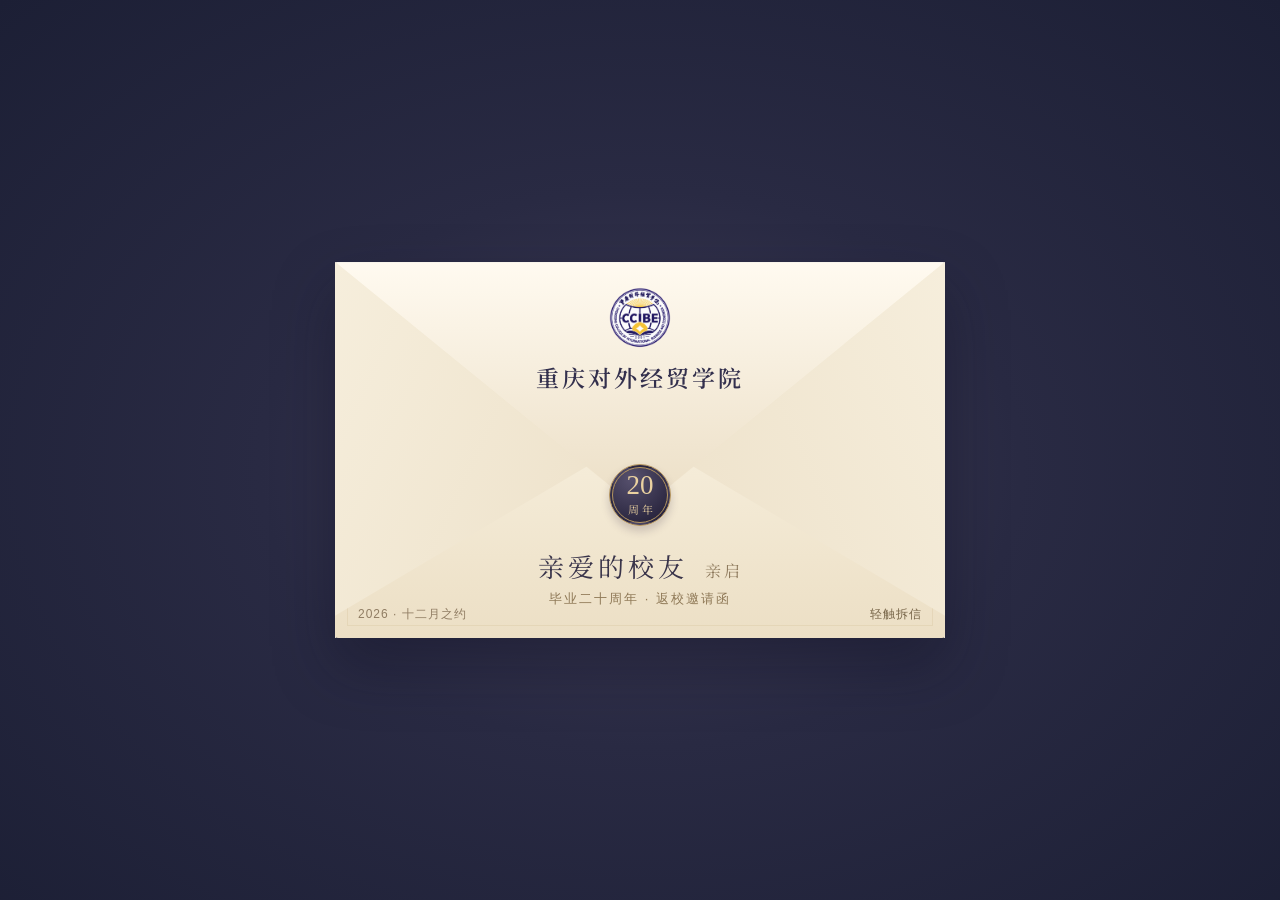
==== v3/index.html @ 15a92ff9 "Add envelope-only invitation with self-hosted typography" ====
<!doctype html>
<html lang="zh-CN">
<head>
  <meta charset="UTF-8"><meta name="viewport" content="width=device-width, initial-scale=1">
  <meta name="theme-color" content="#252345">
  <title>亲启 · 母校来信 · 重庆对外经贸学院</title>
  <meta name="description" content="重庆对外经贸学院毕业二十周年校友返校邀请函。十二月，邀你与母校重逢。">
  <link rel="icon" type="image/svg+xml" href="data:image/svg+xml,%3Csvg xmlns='http://www.w3.org/2000/svg' viewBox='0 0 32 32'%3E%3Crect width='32' height='32' rx='6' fill='%23252345'/%3E%3Ctext x='16' y='23' text-anchor='middle' font-family='serif' font-size='23' fill='%23e2c383'%3E20%3C/text%3E%3C/svg%3E">
  <link rel="stylesheet" href="styles.css">
</head>
<body>
  <main class="stage" id="arrival" aria-label="来自重庆对外经贸学院的一封邀请函">
    <div class="envelope-enter">
      <button class="envelope" id="open-letter" aria-label="拆开重庆对外经贸学院毕业二十周年校友邀请函" aria-controls="letter" aria-expanded="false">
        <span class="envelope-back" aria-hidden="true"></span>
        <span class="note-preview" aria-hidden="true"><img src="../school-crest.png" alt="" width="48" height="48"><span>重庆对外经贸学院</span><strong>廿载芳华</strong><em>归来仍是同窗</em><i></i></span>
        <span class="fold fold-left" aria-hidden="true"></span><span class="fold fold-right" aria-hidden="true"></span><span class="fold fold-bottom" aria-hidden="true"></span>
        <span class="flap" aria-hidden="true"><span class="flap-front"><span class="envelope-brand"><img src="../school-crest.png" alt="" width="64" height="64"><span class="brand-name">重庆对外经贸学院</span></span></span><span class="flap-back"></span></span>
        <span class="anniversary-seal" aria-hidden="true"><strong>20</strong><span>周年</span></span>
        <span class="address" aria-hidden="true"><strong>亲爱的校友</strong><span>亲启</span></span>
        <span class="occasion" aria-hidden="true">毕业二十周年 · 返校邀请函</span>
        <span class="envelope-foot" aria-hidden="true"><span>2026 · 十二月之约</span><span class="tap-hint">轻触拆信</span></span>
      </button>
    </div>
  </main>
    <article id="letter" class="letter-overlay" role="dialog" aria-modal="true" hidden aria-labelledby="letter-title">

      <div class="paper"><header class="paper-toolbar"><span>毕业二十周年 · 返校邀请</span><button id="close-letter" type="button" aria-label="收起邀请函，重新封好信封">重新封好</button></header>
        <div class="school-brand"><img class="school-crest" src="../school-crest.png" alt="重庆对外经贸学院完整校徽" width="86" height="86"><div class="school-wordmark"><p class="school-name">重庆对外经贸学院</p></div></div>
        <div class="letter-heading"><p class="eyebrow">致我们共同的青春</p><h2 id="letter-title">廿载芳华，<br>归来仍是同窗。</h2></div>
        <div class="prose"><p class="salutation" id="salutation">亲爱的校友：</p><p>展信如晤。</p><p>二十年前，我们从这里出发，奔赴各自的人生。课堂里的求知、校园里的漫步、离别时的叮咛，渐渐成为岁月中珍贵的回响。</p><p>二十年后，想邀你暂缓匆忙的脚步，回到青春开始的地方。见一见久别的老师，坐一坐身旁的同窗，说说这些年的故事。</p><p>重庆对外经贸学院诚邀您于今年十二月重返母校，共赴毕业二十周年之约。</p><p class="poem">让久别的名字，再次被亲切地唤起。<br>让熟悉的笑容，重新坐在彼此身旁。</p><p>无论走了多远，母校始终惦念着你。<br>这个冬天，我们等你回家。</p></div>
        <div class="signature"><span>重庆对外经贸学院</span><small>敬邀</small></div>
        <section class="details" aria-labelledby="details-title"><div class="section-label"><span>重逢之约</span><small>THE REUNION</small></div><h3 id="details-title">十二月，母校等你。</h3><dl><div><dt>返校时间</dt><dd>2026 年 12 月<small>具体日期及时间待公布</small></dd></div><div><dt>相聚地点</dt><dd>重庆对外经贸学院<small>具体校区及会场待公布</small></dd></div></dl><p class="details-note">活动日程及返校安排将通过学校企业微信另行通知。</p></section>
        <div class="closing"><p>青春散场，情谊未央。</p><span>期待与你，再坐同一排。</span></div>
      </div>
      
    </article>
  <script src="invitation.js"></script>
</body>
</html>
---- v3/styles.css ----
@font-face {
  font-family: 'Noto Serif SC';
  font-style: normal;
  font-weight: 400;
  font-display: swap;
  src: url(fonts/invitation-serif-0.ttf) format('truetype');
}
@font-face {
  font-family: 'Noto Serif SC';
  font-style: normal;
  font-weight: 600;
  font-display: swap;
  src: url(fonts/invitation-serif-1.ttf) format('truetype');
}


:root{--navy:#292841;--gold:#ba9459;--paper:#fcf9f1;--serif:'Noto Serif SC','Songti SC','STSong',serif;--sans:'PingFang SC','Microsoft YaHei',sans-serif}*{box-sizing:border-box}html{color-scheme:light}body{margin:0;color:var(--navy);font-family:var(--sans);background:#23243c;font-size:16px}button{font:inherit}button:focus-visible{outline:3px solid #e4c38a;outline-offset:10px}[hidden]{display:none!important}.reading{overflow:hidden}
.stage{width:100%;min-height:100svh;display:grid;grid-template-columns:minmax(0,1fr);place-items:center;padding:90px 30px;background:radial-gradient(ellipse at 50% 52%,#3f3c56 0%,#292a43 42%,#1c1f35 100%);overflow:hidden}.envelope-enter{width:min(100%,610px);animation:arrive 1.3s cubic-bezier(.2,.65,.2,1) both}.envelope{display:block;position:relative;width:100%;aspect-ratio:1.62;background:none;border:0;padding:0;color:var(--navy);cursor:pointer;text-align:center;perspective:1600px;isolation:isolate;filter:drop-shadow(0 28px 30px #090a1c55);-webkit-tap-highlight-color:transparent}.envelope-back{position:absolute;inset:0;background:#dac9ab;border:1px solid #e4d4b8;border-radius:4px;z-index:1}.fold{position:absolute;inset:0;z-index:3;pointer-events:none}.fold-left{clip-path:polygon(0 0,54% 56%,0 100%);background:linear-gradient(115deg,#f6eedc,#e6d7bb)}.fold-right{clip-path:polygon(100% 0,46% 56%,100% 100%);background:linear-gradient(245deg,#f6eedc,#e6d7bb)}.fold-bottom{clip-path:polygon(0 100%,0 94%,50% 46%,100% 94%,100% 100%);background:linear-gradient(180deg,#fffbef,#ecdfc5);border-radius:0 0 4px 4px;z-index:4}.fold-bottom:after{content:'';position:absolute;inset:12px;border:1px solid #b0935e24}.flap{position:absolute;inset:0 0 auto;height:66%;z-index:6;transform-origin:50% 0;transform-style:preserve-3d;transition:transform .72s cubic-bezier(.4,0,.2,1)}.flap-front,.flap-back{position:absolute;inset:0;clip-path:polygon(0 0,100% 0,50% 100%);backface-visibility:hidden}.flap-front{background:linear-gradient(180deg,#fffaf0,#ebdec5);border-top:1px solid #ffffffaa}.flap-back{transform:rotateX(180deg);background:linear-gradient(0deg,#e6d6b9,#f6eedc)}.envelope-brand{position:absolute;top:23px;left:0;right:0;display:flex;flex-direction:column;align-items:center;gap:11px}.envelope-brand img{width:64px;height:64px;object-fit:contain}.brand-name{font:600 23px/1.5 var(--serif);letter-spacing:3px;color:#33304d}.anniversary-seal{position:absolute;left:50%;top:62%;transform:translate(-50%,-50%);z-index:7;display:flex;flex-direction:column;justify-content:center;align-items:center;width:62px;height:62px;border-radius:50%;color:#ead1a0;background:radial-gradient(circle at 35% 20%,#57516e,#2a263f 80%);border:4px double #b49560;box-shadow:0 5px 8px #40314938;transition:opacity .26s,transform .26s}.anniversary-seal strong{font:400 27px/1 Georgia,serif}.anniversary-seal>span{font:11px/1.4 var(--serif);letter-spacing:3px;margin:3px 0 0 3px}.address{position:absolute;left:0;right:0;top:76%;z-index:5;display:flex;align-items:baseline;justify-content:center;gap:17px;color:#39344a}.address strong{font:400 26px/1.4 var(--serif);letter-spacing:4px}.address>span{font:400 16px/1.4 var(--serif);letter-spacing:3px;color:#8d795c}.occasion{position:absolute;left:0;right:0;top:87%;z-index:5;font:13px/1.5 var(--sans);letter-spacing:2px;color:#8f7957}.envelope-foot{position:absolute;bottom:15px;left:23px;right:23px;z-index:5;display:flex;justify-content:space-between;font-size:12px;letter-spacing:1px;color:#907d63}.tap-hint{color:#766447}.note-preview{position:absolute;inset:12px 24px 18px;z-index:2;display:flex;align-items:center;flex-direction:column;background:var(--paper);border:1px solid #d7c29d;padding:25px 22px;box-shadow:0 0 0 8px #f4efdf inset;transition:transform .85s cubic-bezier(.22,.65,.22,1)}.note-preview img{width:48px;height:48px;object-fit:contain}.note-preview>span{font:600 17px/1.6 var(--serif);margin:10px 0 24px;letter-spacing:2px}.note-preview strong{font:600 31px/1.7 var(--serif);letter-spacing:5px}.note-preview em{font:400 20px/1.8 var(--serif);letter-spacing:3px}.note-preview i{display:block;width:65%;height:1px;background:#c7af86;margin-top:24px}.unsealing .anniversary-seal{opacity:0;transform:translate(-50%,-50%) scale(.7)}.unsealing .flap{transform:rotateX(180deg)}.extracting .flap{z-index:1}.extracting .note-preview{transform:translateY(-49%)}
.letter-overlay{position:fixed;inset:0;overflow-y:auto;z-index:20;background:#1a1c31db;padding:32px 22px;overscroll-behavior:contain;backdrop-filter:blur(8px);animation:backdrop-in .7s ease both}.paper{width:min(100%,720px);margin:0 auto;background:var(--paper);padding:28px 60px 0;box-shadow:0 25px 85px #0c0d244d;animation:paper-unfold .85s cubic-bezier(.22,.7,.2,1) both;transform-origin:50% 40%}.paper-toolbar{display:flex;justify-content:space-between;align-items:center;gap:10px;font-size:12px;color:#93816c;letter-spacing:1px;margin-bottom:33px}.paper-toolbar button{background:none;border:0;color:#80705c;padding:8px 0;cursor:pointer;font-size:12px;white-space:nowrap}.school-brand{display:flex;align-items:center;justify-content:center;gap:14px;margin:0 0 34px}.school-crest{width:58px;height:58px;object-fit:contain}.school-name{font:600 23px/1.5 var(--serif);letter-spacing:2px;margin:0}.letter-heading{border-top:1px solid #d8c9b0;padding:32px 0 24px}.eyebrow{font-size:13px;letter-spacing:2px;color:#a58553;margin:0 0 18px}h2{font:600 37px/1.55 var(--serif);letter-spacing:3px;margin:0}h2:focus{outline:none}.prose{font:400 17px/2.05 var(--sans);color:#514b4e;letter-spacing:.35px}.prose p{margin:0 0 20px}.prose .salutation{color:var(--navy);font-weight:500}.prose .poem{font:400 18px/1.9 var(--serif);border-left:2px solid #b89b68;padding:8px 0 8px 20px;color:#857049;margin:27px 0}.signature{text-align:right;font:600 17px/1.9 var(--serif);margin:24px 0 39px}.signature small{display:block;font:13px/1.8 var(--sans);letter-spacing:4px;color:#91816a}.details{border-top:1px solid #d8c9b0;padding:26px 0 28px}.section-label{display:flex;justify-content:space-between;align-items:center;font-size:13px;letter-spacing:2px;color:#967b50}.section-label small{font-size:12px;letter-spacing:1px}h3{font:600 26px/1.5 var(--serif);letter-spacing:1px;margin:20px 0 24px}dl{margin:0;display:grid;grid-template-columns:1fr 1fr;gap:23px}dl>div{padding-left:16px;border-left:1px solid #c8b38e}dt{font-size:14px;color:#93816d;margin-bottom:10px}dd{font-size:16px;line-height:1.7;margin:0}dd small{display:block;font-size:13px;color:#8a7f75;margin-top:5px}.details-note{font-size:14px;line-height:1.8;color:#8d8173;margin:23px 0 0}.closing{text-align:center;border-top:1px solid #d8c9b0;padding:27px 0 34px}.closing p{font:600 23px/1.7 var(--serif);letter-spacing:2px;margin:0 0 8px}.closing span{font-size:13px;letter-spacing:1px;color:#95816a}
@keyframes arrive{from{opacity:0;transform:translateY(50px) rotate(-4deg) scale(.94)}to{opacity:1;transform:translateY(0) rotate(0) scale(1)}}@keyframes backdrop-in{from{background:#1a1c3100;backdrop-filter:blur(0)}to{background:#1a1c31db;backdrop-filter:blur(8px)}}@keyframes paper-unfold{from{opacity:0;transform:translateY(60px) scale(.82)}to{opacity:1;transform:translateY(0) scale(1)}}
@media(max-width:600px){.stage{padding:90px 22px}.envelope{aspect-ratio:1.28}.envelope-brand{top:16px;gap:7px}.envelope-brand img{width:48px;height:48px}.brand-name{font-size:17px;letter-spacing:1px}.anniversary-seal{width:50px;height:50px;border-width:3px;top:61%;}.anniversary-seal strong{font-size:23px}.anniversary-seal>span{font-size:10px;letter-spacing:2px;margin-left:2px}.address{top:75%;gap:12px}.address strong{font-size:21px;letter-spacing:2px}.address>span{font-size:14px;letter-spacing:2px}.occasion{top:86%;font-size:12px;letter-spacing:1px}.envelope-foot{bottom:12px;left:15px;right:15px;font-size:11px;letter-spacing:0}.note-preview{inset:10px 17px 13px;padding:20px 15px}.note-preview img{width:40px;height:40px}.note-preview>span{font-size:14px;letter-spacing:1px;margin:8px 0 17px}.note-preview strong{font-size:26px;letter-spacing:3px}.note-preview em{font-size:17px;letter-spacing:1px}.note-preview i{margin-top:18px}.letter-overlay{padding:18px 14px}.paper{padding:15px 25px 0}.paper-toolbar{font-size:11px;letter-spacing:0;margin-bottom:25px}.paper-toolbar button{font-size:12px}.school-brand{gap:10px;margin-bottom:26px}.school-crest{width:43px;height:43px}.school-name{font-size:19px;letter-spacing:1px}.letter-heading{padding:26px 0 23px}h2{font-size:29px;letter-spacing:2px;line-height:1.6}.eyebrow{font-size:12px;margin-bottom:17px}.prose{font-size:16px;line-height:2;letter-spacing:0}.prose .poem{font-size:16px;padding-left:14px}.signature{font-size:16px;margin-bottom:31px}h3{font-size:24px}dl{grid-template-columns:1fr;gap:22px}.closing p{font-size:21px}}
@media(max-width:360px){.stage{padding-left:18px;padding-right:18px}.brand-name{font-size:16px}.address strong{font-size:19px}.school-name{font-size:17px}.paper{padding-left:22px;padding-right:22px}}
@media(prefers-reduced-motion:reduce){.envelope-enter,.letter-overlay,.paper{animation:none}.flap,.anniversary-seal,.note-preview{transition:none}}
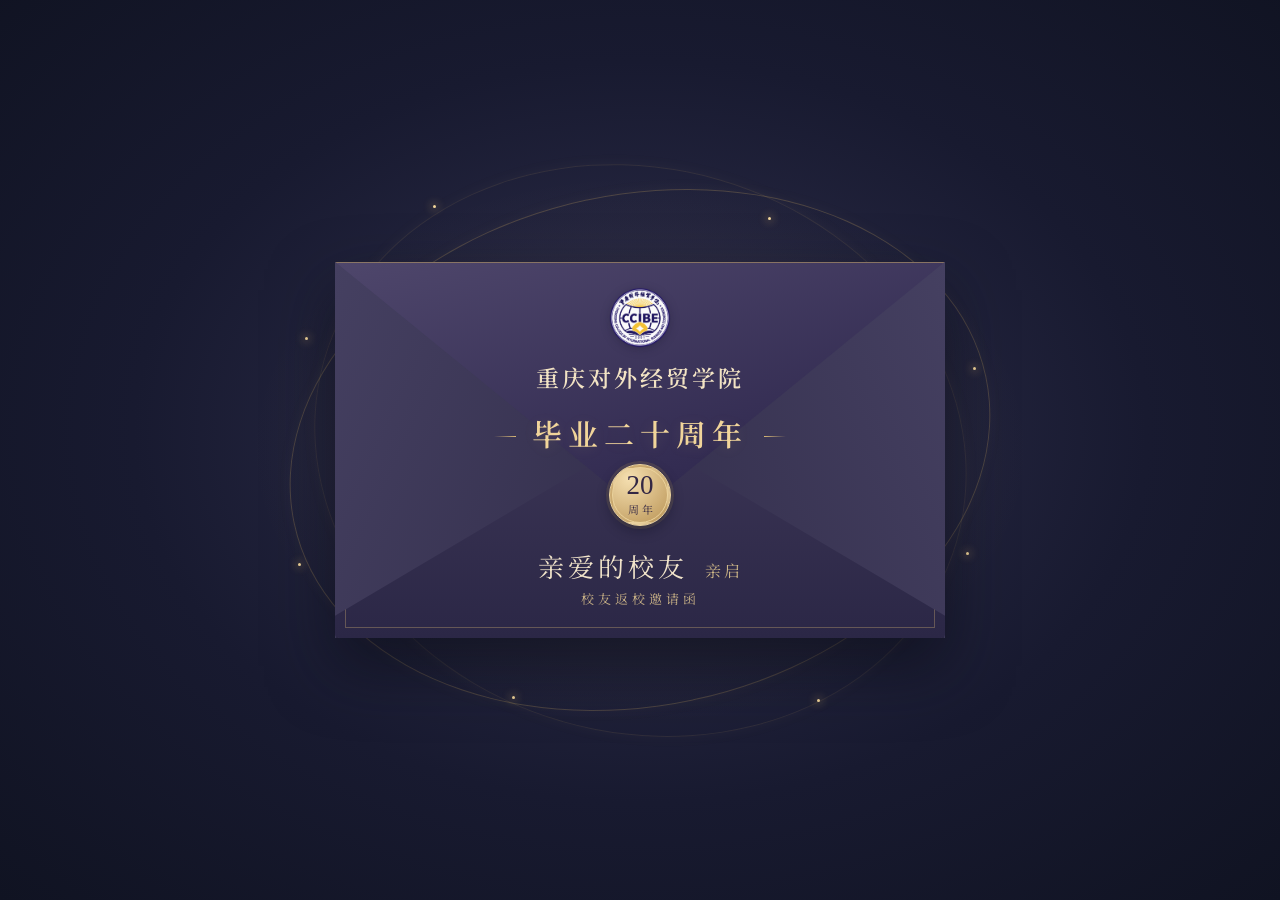
==== commit 14153ca1: "Refine anniversary envelope with purple gold styling and ambient motion" ====
--- a/v3/index.html
+++ b/v3/index.html
@@ -11,15 +11,16 @@
 <body>
   <main class="stage" id="arrival" aria-label="来自重庆对外经贸学院的一封邀请函">
     <div class="envelope-enter">
+      <div class="envelope-aura" aria-hidden="true"><span class="halo halo-one"></span><span class="halo halo-two"></span><i></i><i></i><i></i><i></i><i></i><i></i><i></i><i></i></div>
       <button class="envelope" id="open-letter" aria-label="拆开重庆对外经贸学院毕业二十周年校友邀请函" aria-controls="letter" aria-expanded="false">
         <span class="envelope-back" aria-hidden="true"></span>
         <span class="note-preview" aria-hidden="true"><img src="../school-crest.png" alt="" width="48" height="48"><span>重庆对外经贸学院</span><strong>廿载芳华</strong><em>归来仍是同窗</em><i></i></span>
         <span class="fold fold-left" aria-hidden="true"></span><span class="fold fold-right" aria-hidden="true"></span><span class="fold fold-bottom" aria-hidden="true"></span>
         <span class="flap" aria-hidden="true"><span class="flap-front"><span class="envelope-brand"><img src="../school-crest.png" alt="" width="64" height="64"><span class="brand-name">重庆对外经贸学院</span></span></span><span class="flap-back"></span></span>
         <span class="anniversary-seal" aria-hidden="true"><strong>20</strong><span>周年</span></span>
+        <span class="theme-title" aria-hidden="true">毕业二十周年</span>
         <span class="address" aria-hidden="true"><strong>亲爱的校友</strong><span>亲启</span></span>
-        <span class="occasion" aria-hidden="true">毕业二十周年 · 返校邀请函</span>
-        <span class="envelope-foot" aria-hidden="true"><span>2026 · 十二月之约</span><span class="tap-hint">轻触拆信</span></span>
+        <span class="occasion" aria-hidden="true">校友返校邀请函</span>
       </button>
     </div>
   </main>
--- a/v3/styles.css
+++ b/v3/styles.css
@@ -20,4 +20,41 @@
 @keyframes arrive{from{opacity:0;transform:translateY(50px) rotate(-4deg) scale(.94)}to{opacity:1;transform:translateY(0) rotate(0) scale(1)}}@keyframes backdrop-in{from{background:#1a1c3100;backdrop-filter:blur(0)}to{background:#1a1c31db;backdrop-filter:blur(8px)}}@keyframes paper-unfold{from{opacity:0;transform:translateY(60px) scale(.82)}to{opacity:1;transform:translateY(0) scale(1)}}
 @media(max-width:600px){.stage{padding:90px 22px}.envelope{aspect-ratio:1.28}.envelope-brand{top:16px;gap:7px}.envelope-brand img{width:48px;height:48px}.brand-name{font-size:17px;letter-spacing:1px}.anniversary-seal{width:50px;height:50px;border-width:3px;top:61%;}.anniversary-seal strong{font-size:23px}.anniversary-seal>span{font-size:10px;letter-spacing:2px;margin-left:2px}.address{top:75%;gap:12px}.address strong{font-size:21px;letter-spacing:2px}.address>span{font-size:14px;letter-spacing:2px}.occasion{top:86%;font-size:12px;letter-spacing:1px}.envelope-foot{bottom:12px;left:15px;right:15px;font-size:11px;letter-spacing:0}.note-preview{inset:10px 17px 13px;padding:20px 15px}.note-preview img{width:40px;height:40px}.note-preview>span{font-size:14px;letter-spacing:1px;margin:8px 0 17px}.note-preview strong{font-size:26px;letter-spacing:3px}.note-preview em{font-size:17px;letter-spacing:1px}.note-preview i{margin-top:18px}.letter-overlay{padding:18px 14px}.paper{padding:15px 25px 0}.paper-toolbar{font-size:11px;letter-spacing:0;margin-bottom:25px}.paper-toolbar button{font-size:12px}.school-brand{gap:10px;margin-bottom:26px}.school-crest{width:43px;height:43px}.school-name{font-size:19px;letter-spacing:1px}.letter-heading{padding:26px 0 23px}h2{font-size:29px;letter-spacing:2px;line-height:1.6}.eyebrow{font-size:12px;margin-bottom:17px}.prose{font-size:16px;line-height:2;letter-spacing:0}.prose .poem{font-size:16px;padding-left:14px}.signature{font-size:16px;margin-bottom:31px}h3{font-size:24px}dl{grid-template-columns:1fr;gap:22px}.closing p{font-size:21px}}
 @media(max-width:360px){.stage{padding-left:18px;padding-right:18px}.brand-name{font-size:16px}.address strong{font-size:19px}.school-name{font-size:17px}.paper{padding-left:22px;padding-right:22px}}
-@media(prefers-reduced-motion:reduce){.envelope-enter,.letter-overlay,.paper{animation:none}.flap,.anniversary-seal,.note-preview{transition:none}}
+.stage{background:radial-gradient(ellipse at 50% 48%,#30304e 0%,#181a30 56%,#101322 100%)}
+.envelope-enter{position:relative}
+.envelope{color:#f0dcad;filter:drop-shadow(0 28px 32px #07081290)}
+.envelope-back{background:#282446;border-color:#a58956;border-radius:5px}
+.fold-left{background:linear-gradient(115deg,#454061,#27233e)}
+.fold-right{background:linear-gradient(245deg,#454061,#27233e)}
+.fold-bottom{background:linear-gradient(180deg,#484061,#2b2746)}
+.fold-bottom:after{inset:10px;border-color:#ddbc7652}
+.flap-front{background:linear-gradient(165deg,#4e466b,#322b51 75%);border-top-color:#ddbc7680}
+.flap-back{background:linear-gradient(0deg,#28233e,#514766)}
+.brand-name{color:#f2e3c4;letter-spacing:3px}
+.envelope-brand img{filter:drop-shadow(0 2px 5px #09091840)}
+.theme-title{position:absolute;top:40%;left:0;right:0;z-index:7;font:600 30px/1.4 var(--serif);letter-spacing:6px;color:#f1d59a;text-shadow:0 2px 14px #e8c17f20;transition:opacity .25s}
+.theme-title:before,.theme-title:after{content:'';display:inline-block;width:22px;height:1px;margin:0 16px 9px;background:linear-gradient(90deg,transparent,#d9b977)}
+.theme-title:after{transform:rotate(180deg)}
+.anniversary-seal{color:#332744;background:radial-gradient(circle at 30% 20%,#f5dfb0,#c3a064 85%);border-color:#ebd39d;box-shadow:0 5px 13px #09091755,0 0 0 3px #b6995e30}
+.address{color:#f1e4ca}.address>span{color:#cfb888}
+.occasion{color:#c6af85;font-family:var(--serif);letter-spacing:4px}
+.unsealing .theme-title{opacity:0}
+.envelope-aura{position:absolute;inset:0;pointer-events:none}
+.envelope-aura:before{content:'';position:absolute;inset:-30% -20%;background:radial-gradient(ellipse,#cfa96218,transparent 65%);animation:breathe 6s ease-in-out infinite}
+.halo{position:absolute;inset:-18% -8%;border-radius:50%;border:1px solid #cfab6240;transform:rotate(-12deg);box-shadow:0 0 16px #e8c6810a;animation:halo-drift 10s ease-in-out infinite}
+.halo-two{inset:-25% -4%;transform:rotate(16deg);border-color:#cfab621c;animation-delay:-5s;animation-direction:reverse}
+.envelope-aura i{position:absolute;width:3px;height:3px;border-radius:50%;background:#f4d79b;box-shadow:0 0 9px 2px #e4ba6c55;animation:spark-drift 5s ease-in-out infinite}
+.envelope-aura i:nth-of-type(1){left:-5%;top:20%;animation-delay:-1s}
+.envelope-aura i:nth-of-type(2){left:16%;top:-15%;animation-delay:-3s}
+.envelope-aura i:nth-of-type(3){left:71%;top:-12%;animation-delay:-2s}
+.envelope-aura i:nth-of-type(4){right:-5%;top:28%;animation-delay:-4s}
+.envelope-aura i:nth-of-type(5){right:-4%;top:77%;animation-delay:-.5s}
+.envelope-aura i:nth-of-type(6){left:79%;bottom:-17%;animation-delay:-2.5s}
+.envelope-aura i:nth-of-type(7){left:29%;bottom:-16%;animation-delay:-4.5s}
+.envelope-aura i:nth-of-type(8){left:-6%;top:80%;animation-delay:-1.5s}
+@keyframes spark-drift{0%,100%{opacity:.2;transform:translateY(7px) scale(.7)}50%{opacity:.95;transform:translateY(-9px) scale(1.2)}}
+@keyframes halo-drift{0%,100%{transform:rotate(-12deg) scale(1);opacity:.45}50%{transform:rotate(-6deg) scale(1.035);opacity:.85}}
+@keyframes breathe{0%,100%{opacity:.35;transform:scale(.94)}50%{opacity:1;transform:scale(1.06)}}
+@media(max-width:600px){.theme-title{top:40%;font-size:23px;letter-spacing:3px}.theme-title:before,.theme-title:after{width:13px;margin:0 9px 7px}.brand-name{letter-spacing:1px}.occasion{letter-spacing:3px}.halo{inset:-17% -5%}.halo-two{inset:-23% -2%}}
+@media(max-width:360px){.theme-title{font-size:21px;letter-spacing:2px}}
+@media(prefers-reduced-motion:reduce){.envelope-enter,.letter-overlay,.paper,.halo,.envelope-aura i,.envelope-aura:before{animation:none}.flap,.anniversary-seal,.note-preview,.theme-title{transition:none}}
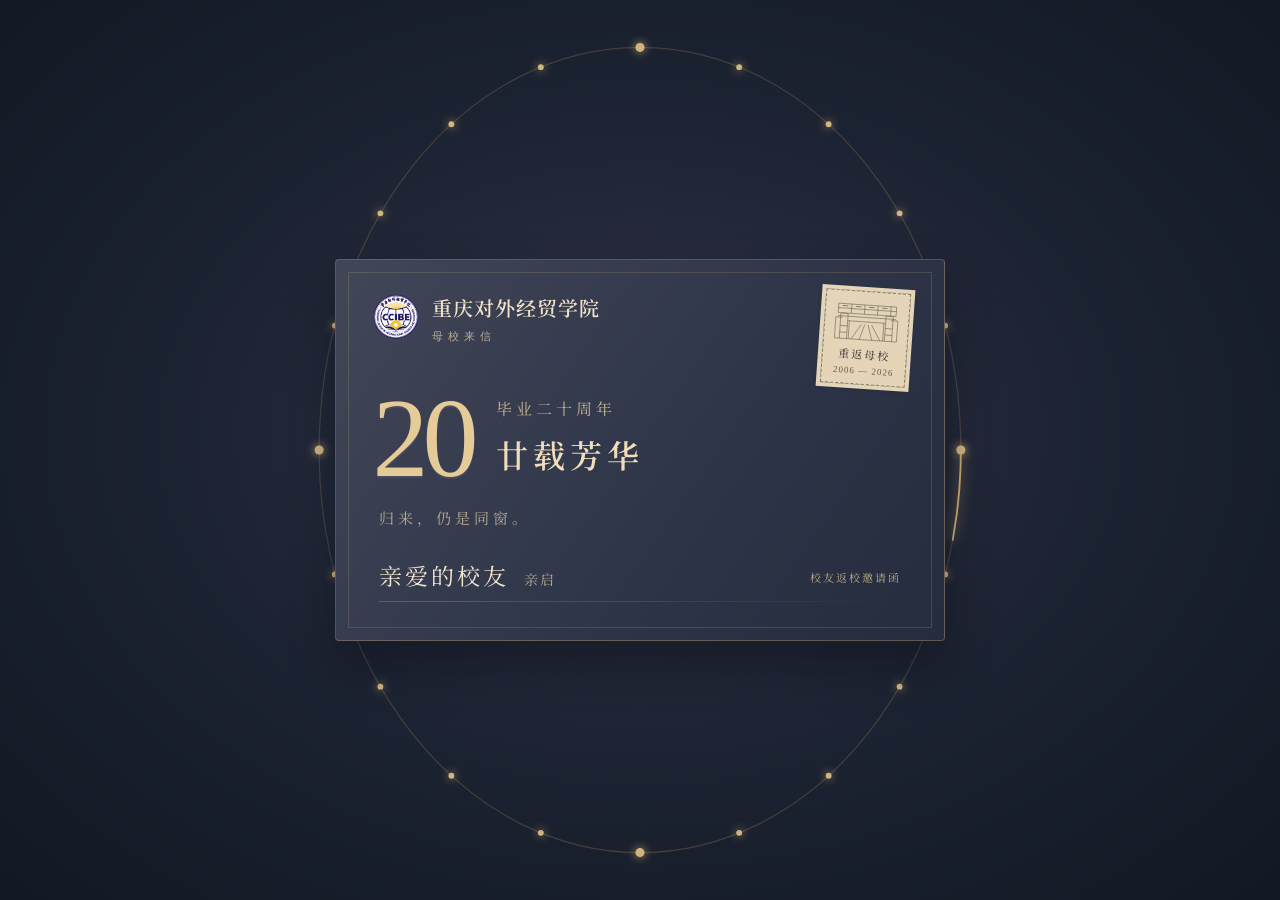
==== commit 5a010fdf: "Rebuild invitation as a real envelope with campus keepsake and reunion journey" ====
--- a/v3/index.html
+++ b/v3/index.html
@@ -11,16 +11,25 @@
 <body>
   <main class="stage" id="arrival" aria-label="来自重庆对外经贸学院的一封邀请函">
     <div class="envelope-enter">
-      <div class="envelope-aura" aria-hidden="true"><span class="halo halo-one"></span><span class="halo halo-two"></span><i></i><i></i><i></i><i></i><i></i><i></i><i></i><i></i></div>
+      <div class="memory-orbit" aria-hidden="true"><svg viewBox="0 0 600 800" fill="none"><ellipse class="year-road" cx="300" cy="400" rx="263" ry="330"/><ellipse class="return-road" cx="300" cy="400" rx="263" ry="330" pathLength="100"/><circle class="year-light" cx="300.0" cy="70.0" r="3.7" style="--year:0"/><circle class="year-light" cx="381.3" cy="86.2" r="2.4" style="--year:1"/><circle class="year-light" cx="454.6" cy="133.0" r="2.4" style="--year:2"/><circle class="year-light" cx="512.8" cy="206.0" r="2.4" style="--year:3"/><circle class="year-light" cx="550.1" cy="298.0" r="2.4" style="--year:4"/><circle class="year-light" cx="563.0" cy="400.0" r="3.7" style="--year:5"/><circle class="year-light" cx="550.1" cy="502.0" r="2.4" style="--year:6"/><circle class="year-light" cx="512.8" cy="594.0" r="2.4" style="--year:7"/><circle class="year-light" cx="454.6" cy="667.0" r="2.4" style="--year:8"/><circle class="year-light" cx="381.3" cy="713.8" r="2.4" style="--year:9"/><circle class="year-light" cx="300.0" cy="730.0" r="3.7" style="--year:10"/><circle class="year-light" cx="218.7" cy="713.8" r="2.4" style="--year:11"/><circle class="year-light" cx="145.4" cy="667.0" r="2.4" style="--year:12"/><circle class="year-light" cx="87.2" cy="594.0" r="2.4" style="--year:13"/><circle class="year-light" cx="49.9" cy="502.0" r="2.4" style="--year:14"/><circle class="year-light" cx="37.0" cy="400.0" r="3.7" style="--year:15"/><circle class="year-light" cx="49.9" cy="298.0" r="2.4" style="--year:16"/><circle class="year-light" cx="87.2" cy="206.0" r="2.4" style="--year:17"/><circle class="year-light" cx="145.4" cy="133.0" r="2.4" style="--year:18"/><circle class="year-light" cx="218.7" cy="86.2" r="2.4" style="--year:19"/><path class="memory-thread" d="M35 210Q160 10 325 110T575 255M25 560Q170 790 325 695T575 560"/></svg></div>
       <button class="envelope" id="open-letter" aria-label="拆开重庆对外经贸学院毕业二十周年校友邀请函" aria-controls="letter" aria-expanded="false">
-        <span class="envelope-back" aria-hidden="true"></span>
-        <span class="note-preview" aria-hidden="true"><img src="../school-crest.png" alt="" width="48" height="48"><span>重庆对外经贸学院</span><strong>廿载芳华</strong><em>归来仍是同窗</em><i></i></span>
-        <span class="fold fold-left" aria-hidden="true"></span><span class="fold fold-right" aria-hidden="true"></span><span class="fold fold-bottom" aria-hidden="true"></span>
-        <span class="flap" aria-hidden="true"><span class="flap-front"><span class="envelope-brand"><img src="../school-crest.png" alt="" width="64" height="64"><span class="brand-name">重庆对外经贸学院</span></span></span><span class="flap-back"></span></span>
-        <span class="anniversary-seal" aria-hidden="true"><strong>20</strong><span>周年</span></span>
-        <span class="theme-title" aria-hidden="true">毕业二十周年</span>
-        <span class="address" aria-hidden="true"><strong>亲爱的校友</strong><span>亲启</span></span>
-        <span class="occasion" aria-hidden="true">校友返校邀请函</span>
+        <span class="envelope-turn">
+          <span class="envelope-front" aria-hidden="true">
+            <span class="front-brand"><img src="../school-crest.png" alt="" width="48" height="48"><span>重庆对外经贸学院<small>母校来信</small></span></span>
+            <span class="gate-stamp"><svg viewBox="0 0 200 125" fill="none" xmlns="http://www.w3.org/2000/svg" aria-hidden="true"><g stroke="currentColor" stroke-width="1.6" stroke-linejoin="round"><path d="M10 113V52H30M170 52H190V113M24 113V40H45V113M155 113V40H176V113M16 39H184V12H16ZM16 48H184M45 61H155M50 113V61M150 113V61M24 76H45M155 76H176M24 95H45M155 95H176M16 25H184M54 12V39M92 12V39M130 12V39M168 12V39M10 113H190M58 113L85 69M142 113L115 69M82 113L95 69M118 113L105 69"/><path d="M28 18H44M66 18H82M104 18H120M142 18H158" stroke-width="2"/></g></svg><span>重返母校</span><small>2006 — 2026</small></span>
+            <span class="front-theme"><strong>20</strong><span><small>毕业二十周年</small><b>廿载芳华</b></span></span>
+            <span class="front-memory">归来，仍是同窗。</span>
+            <span class="front-address"><strong>亲爱的校友</strong><span>亲启</span></span>
+            <span class="front-rule"></span><span class="front-kind">校友返校邀请函</span>
+          </span>
+          <span class="envelope-reverse" aria-hidden="true">
+            <span class="envelope-back"></span>
+            <span class="note-preview"><img src="../school-crest.png" alt="" width="48" height="48"><span>重庆对外经贸学院</span><strong>廿载芳华</strong><em>归来仍是同窗</em><i></i></span>
+            <span class="fold fold-left"></span><span class="fold fold-right"></span><span class="fold fold-bottom"></span>
+            <span class="flap"><span class="flap-front"></span><span class="flap-back"></span></span>
+            <span class="anniversary-seal"><strong>20</strong><span>周年</span></span>
+          </span>
+        </span>
       </button>
     </div>
   </main>
@@ -28,7 +37,7 @@
 
       <div class="paper"><header class="paper-toolbar"><span>毕业二十周年 · 返校邀请</span><button id="close-letter" type="button" aria-label="收起邀请函，重新封好信封">重新封好</button></header>
         <div class="school-brand"><img class="school-crest" src="../school-crest.png" alt="重庆对外经贸学院完整校徽" width="86" height="86"><div class="school-wordmark"><p class="school-name">重庆对外经贸学院</p></div></div>
-        <div class="letter-heading"><p class="eyebrow">致我们共同的青春</p><h2 id="letter-title">廿载芳华，<br>归来仍是同窗。</h2></div>
+        <div class="campus-keepsake" aria-label="合川A校区校门纪念线稿"><svg viewBox="0 0 200 125" fill="none" xmlns="http://www.w3.org/2000/svg" aria-hidden="true"><g stroke="currentColor" stroke-width="1.6" stroke-linejoin="round"><path d="M10 113V52H30M170 52H190V113M24 113V40H45V113M155 113V40H176V113M16 39H184V12H16ZM16 48H184M45 61H155M50 113V61M150 113V61M24 76H45M155 76H176M24 95H45M155 95H176M16 25H184M54 12V39M92 12V39M130 12V39M168 12V39M10 113H190M58 113L85 69M142 113L115 69M82 113L95 69M118 113L105 69"/><path d="M28 18H44M66 18H82M104 18H120M142 18H158" stroke-width="2"/></g></svg><span>再走一次，青春开始的那道门。</span></div><div class="letter-heading"><p class="eyebrow">致我们共同的青春</p><h2 id="letter-title">廿载芳华，<br>归来仍是同窗。</h2></div>
         <div class="prose"><p class="salutation" id="salutation">亲爱的校友：</p><p>展信如晤。</p><p>二十年前，我们从这里出发，奔赴各自的人生。课堂里的求知、校园里的漫步、离别时的叮咛，渐渐成为岁月中珍贵的回响。</p><p>二十年后，想邀你暂缓匆忙的脚步，回到青春开始的地方。见一见久别的老师，坐一坐身旁的同窗，说说这些年的故事。</p><p>重庆对外经贸学院诚邀您于今年十二月重返母校，共赴毕业二十周年之约。</p><p class="poem">让久别的名字，再次被亲切地唤起。<br>让熟悉的笑容，重新坐在彼此身旁。</p><p>无论走了多远，母校始终惦念着你。<br>这个冬天，我们等你回家。</p></div>
         <div class="signature"><span>重庆对外经贸学院</span><small>敬邀</small></div>
         <section class="details" aria-labelledby="details-title"><div class="section-label"><span>重逢之约</span><small>THE REUNION</small></div><h3 id="details-title">十二月，母校等你。</h3><dl><div><dt>返校时间</dt><dd>2026 年 12 月<small>具体日期及时间待公布</small></dd></div><div><dt>相聚地点</dt><dd>重庆对外经贸学院<small>具体校区及会场待公布</small></dd></div></dl><p class="details-note">活动日程及返校安排将通过学校企业微信另行通知。</p></section>
--- a/v3/styles.css
+++ b/v3/styles.css
@@ -14,47 +14,59 @@
 }
 
 
-:root{--navy:#292841;--gold:#ba9459;--paper:#fcf9f1;--serif:'Noto Serif SC','Songti SC','STSong',serif;--sans:'PingFang SC','Microsoft YaHei',sans-serif}*{box-sizing:border-box}html{color-scheme:light}body{margin:0;color:var(--navy);font-family:var(--sans);background:#23243c;font-size:16px}button{font:inherit}button:focus-visible{outline:3px solid #e4c38a;outline-offset:10px}[hidden]{display:none!important}.reading{overflow:hidden}
-.stage{width:100%;min-height:100svh;display:grid;grid-template-columns:minmax(0,1fr);place-items:center;padding:90px 30px;background:radial-gradient(ellipse at 50% 52%,#3f3c56 0%,#292a43 42%,#1c1f35 100%);overflow:hidden}.envelope-enter{width:min(100%,610px);animation:arrive 1.3s cubic-bezier(.2,.65,.2,1) both}.envelope{display:block;position:relative;width:100%;aspect-ratio:1.62;background:none;border:0;padding:0;color:var(--navy);cursor:pointer;text-align:center;perspective:1600px;isolation:isolate;filter:drop-shadow(0 28px 30px #090a1c55);-webkit-tap-highlight-color:transparent}.envelope-back{position:absolute;inset:0;background:#dac9ab;border:1px solid #e4d4b8;border-radius:4px;z-index:1}.fold{position:absolute;inset:0;z-index:3;pointer-events:none}.fold-left{clip-path:polygon(0 0,54% 56%,0 100%);background:linear-gradient(115deg,#f6eedc,#e6d7bb)}.fold-right{clip-path:polygon(100% 0,46% 56%,100% 100%);background:linear-gradient(245deg,#f6eedc,#e6d7bb)}.fold-bottom{clip-path:polygon(0 100%,0 94%,50% 46%,100% 94%,100% 100%);background:linear-gradient(180deg,#fffbef,#ecdfc5);border-radius:0 0 4px 4px;z-index:4}.fold-bottom:after{content:'';position:absolute;inset:12px;border:1px solid #b0935e24}.flap{position:absolute;inset:0 0 auto;height:66%;z-index:6;transform-origin:50% 0;transform-style:preserve-3d;transition:transform .72s cubic-bezier(.4,0,.2,1)}.flap-front,.flap-back{position:absolute;inset:0;clip-path:polygon(0 0,100% 0,50% 100%);backface-visibility:hidden}.flap-front{background:linear-gradient(180deg,#fffaf0,#ebdec5);border-top:1px solid #ffffffaa}.flap-back{transform:rotateX(180deg);background:linear-gradient(0deg,#e6d6b9,#f6eedc)}.envelope-brand{position:absolute;top:23px;left:0;right:0;display:flex;flex-direction:column;align-items:center;gap:11px}.envelope-brand img{width:64px;height:64px;object-fit:contain}.brand-name{font:600 23px/1.5 var(--serif);letter-spacing:3px;color:#33304d}.anniversary-seal{position:absolute;left:50%;top:62%;transform:translate(-50%,-50%);z-index:7;display:flex;flex-direction:column;justify-content:center;align-items:center;width:62px;height:62px;border-radius:50%;color:#ead1a0;background:radial-gradient(circle at 35% 20%,#57516e,#2a263f 80%);border:4px double #b49560;box-shadow:0 5px 8px #40314938;transition:opacity .26s,transform .26s}.anniversary-seal strong{font:400 27px/1 Georgia,serif}.anniversary-seal>span{font:11px/1.4 var(--serif);letter-spacing:3px;margin:3px 0 0 3px}.address{position:absolute;left:0;right:0;top:76%;z-index:5;display:flex;align-items:baseline;justify-content:center;gap:17px;color:#39344a}.address strong{font:400 26px/1.4 var(--serif);letter-spacing:4px}.address>span{font:400 16px/1.4 var(--serif);letter-spacing:3px;color:#8d795c}.occasion{position:absolute;left:0;right:0;top:87%;z-index:5;font:13px/1.5 var(--sans);letter-spacing:2px;color:#8f7957}.envelope-foot{position:absolute;bottom:15px;left:23px;right:23px;z-index:5;display:flex;justify-content:space-between;font-size:12px;letter-spacing:1px;color:#907d63}.tap-hint{color:#766447}.note-preview{position:absolute;inset:12px 24px 18px;z-index:2;display:flex;align-items:center;flex-direction:column;background:var(--paper);border:1px solid #d7c29d;padding:25px 22px;box-shadow:0 0 0 8px #f4efdf inset;transition:transform .85s cubic-bezier(.22,.65,.22,1)}.note-preview img{width:48px;height:48px;object-fit:contain}.note-preview>span{font:600 17px/1.6 var(--serif);margin:10px 0 24px;letter-spacing:2px}.note-preview strong{font:600 31px/1.7 var(--serif);letter-spacing:5px}.note-preview em{font:400 20px/1.8 var(--serif);letter-spacing:3px}.note-preview i{display:block;width:65%;height:1px;background:#c7af86;margin-top:24px}.unsealing .anniversary-seal{opacity:0;transform:translate(-50%,-50%) scale(.7)}.unsealing .flap{transform:rotateX(180deg)}.extracting .flap{z-index:1}.extracting .note-preview{transform:translateY(-49%)}
+/* Front carries the address; the reverse alone carries the folded seams. */
+:root{--navy:#292841;--gold:#ba9459;--paper:#fcf9f1;--serif:'Noto Serif SC','Songti SC','STSong',serif;--sans:'PingFang SC','Microsoft YaHei',sans-serif}
+*{box-sizing:border-box}html{color-scheme:light}body{margin:0;color:var(--navy);font-family:var(--sans);background:#171c29;font-size:16px}button{font:inherit}button:focus-visible{outline:3px solid #e4c38a;outline-offset:10px}[hidden]{display:none!important}.reading{overflow:hidden}
+.stage{width:100%;min-height:100svh;display:grid;grid-template-columns:minmax(0,1fr);place-items:center;padding:85px 24px;background:radial-gradient(ellipse at 50% 48%,#333448 0%,#1b2231 52%,#121823 100%);overflow:hidden}
+.envelope-enter{position:relative;width:min(100%,610px);animation:arrive 1.5s cubic-bezier(.2,.65,.2,1) both}
+.envelope{display:block;position:relative;width:100%;aspect-ratio:1.6;background:none;border:0;padding:0;cursor:pointer;text-align:left;perspective:1600px;-webkit-tap-highlight-color:transparent}
+.envelope-turn{position:absolute;inset:0;transform-style:preserve-3d;transition:transform 1s cubic-bezier(.45,0,.22,1)}
+.turning .envelope-turn{transform:rotateY(180deg)}
+.envelope-front,.envelope-reverse{position:absolute;inset:0;border-radius:4px;backface-visibility:hidden;-webkit-backface-visibility:hidden}
+.envelope-front{overflow:hidden;color:#e8d4ad;background:linear-gradient(125deg,#414658,#2c3346 65%,#242c3d);border:1px solid #b3986560;box-shadow:0 24px 45px #04091266}
+.envelope-front:before{content:'';position:absolute;inset:12px;border:1px solid #c2a97735;pointer-events:none}
+.envelope-front:after{content:'';position:absolute;inset:0;opacity:.2;background:repeating-linear-gradient(17deg,transparent 0 3px,#d1bea209 3px 4px);pointer-events:none}
+.front-brand{position:absolute;left:6%;top:8%;display:flex;align-items:center;gap:12px;font:600 20px/1.7 var(--serif);color:#f0e2c9;letter-spacing:1px}
+.front-brand img{width:48px;height:48px;object-fit:contain}.front-brand small{display:block;font:11px/1.5 var(--sans);letter-spacing:5px;color:#b9ac94;margin-top:3px}
+.gate-stamp{position:absolute;right:6%;top:8%;width:85px;padding:8px 7px 6px;color:#5f594e;background:#e4d5b9;border:1px dashed #80745f;outline:4px solid #e4d5b9;text-align:center;transform:rotate(4deg);box-shadow:0 2px 7px #070a1630}
+.gate-stamp svg{display:block;width:100%;height:45px}.gate-stamp>span{font:600 11px/1.8 var(--serif);letter-spacing:2px}.gate-stamp small{display:block;font:9px/1.5 Georgia,serif;letter-spacing:1px}
+.front-theme{position:absolute;left:6%;top:32%;display:flex;align-items:center;gap:24px}
+.front-theme>strong{font:400 112px/1 Georgia,serif;letter-spacing:-6px;color:#e5cb97;text-shadow:0 2px 0 #ffffff12}
+.front-theme>span{display:flex;flex-direction:column;gap:10px}.front-theme small{font:400 16px/1.4 var(--serif);letter-spacing:4px;color:#c4b28f}.front-theme b{font:600 32px/1.5 var(--serif);letter-spacing:5px;color:#f0ddba}
+.front-memory{position:absolute;top:65%;left:7%;font:400 15px/1.5 var(--serif);letter-spacing:4px;color:#b8aa92}
+.front-address{position:absolute;left:7%;top:79%;display:flex;align-items:baseline;gap:15px}.front-address strong{font:400 23px/1.4 var(--serif);letter-spacing:3px;color:#f2e6d0}.front-address>span{font:14px/1.4 var(--serif);letter-spacing:2px;color:#bdae90}
+.front-rule{position:absolute;left:7%;right:7%;bottom:10%;height:1px;background:linear-gradient(90deg,#c3a67455,transparent)}
+.front-kind{position:absolute;right:7%;bottom:14%;font:11px/1.6 var(--serif);letter-spacing:2px;color:#b9a987}
+.envelope-reverse{transform:rotateY(180deg);text-align:center;transform-style:preserve-3d}
+.envelope-reverse{visibility:hidden;transition:visibility 0s .5s}.turning .envelope-reverse{visibility:visible}.turning .envelope-front{visibility:hidden;transition:visibility 0s .5s}
+.envelope-back{position:absolute;inset:0;background:#1e2636;border:1px solid #847653;border-radius:4px;z-index:1;box-shadow:0 24px 45px #04091266}
+.fold{position:absolute;inset:0;z-index:3;pointer-events:none}
+.fold-left{clip-path:polygon(0 0,53% 57%,0 100%);background:linear-gradient(110deg,#3b4357,#2c3345)}
+.fold-right{clip-path:polygon(100% 0,47% 57%,100% 100%);background:linear-gradient(250deg,#3b4357,#2c3345)}
+.fold-bottom{clip-path:polygon(0 100%,0 95%,50% 42%,100% 95%,100% 100%);background:linear-gradient(180deg,#41495d,#2d3549);border-radius:0 0 4px 4px;z-index:4}
+.flap{position:absolute;inset:0 0 auto;height:61%;z-index:6;transform-origin:50% 0;transform-style:preserve-3d;transition:transform .9s cubic-bezier(.4,0,.2,1);filter:drop-shadow(0 3px 2px #0a0d1c55)}
+.flap-front,.flap-back{position:absolute;inset:0;clip-path:polygon(0 0,100% 0,50% 100%);backface-visibility:hidden;-webkit-backface-visibility:hidden}
+.flap-front{background:linear-gradient(160deg,#50576b,#353d52);border-top:1px solid #c6ae7860}
+.flap-back{transform:rotateX(180deg);background:linear-gradient(0deg,#2d3546,#535768)}
+.anniversary-seal{position:absolute;left:50%;top:61%;transform:translate(-50%,-50%);z-index:7;display:flex;flex-direction:column;justify-content:center;align-items:center;width:66px;height:66px;border-radius:46% 50% 47% 51%;color:#eee0b5;background:radial-gradient(circle at 30% 25%,#b4935d,#7f6039 85%);border:4px double #d7b778;box-shadow:0 5px 10px #09091766,inset 0 0 0 3px #977446;transition:opacity .35s,transform .5s}
+.anniversary-seal strong{font:400 28px/1 Georgia,serif}.anniversary-seal>span{font:11px/1.5 var(--serif);letter-spacing:3px;margin:3px 0 0 3px}
+.note-preview{position:absolute;inset:12px 24px 18px;z-index:2;display:flex;align-items:center;flex-direction:column;background:var(--paper);border:1px solid #d7c29d;padding:25px 22px;box-shadow:0 0 0 8px #f4efdf inset;transition:transform 1.1s cubic-bezier(.22,.65,.22,1)}
+.note-preview img{width:48px;height:48px;object-fit:contain}.note-preview>span{font:600 17px/1.6 var(--serif);margin:10px 0 24px;letter-spacing:2px}.note-preview strong{font:600 31px/1.7 var(--serif);letter-spacing:5px}.note-preview em{font:400 20px/1.8 var(--serif);letter-spacing:3px}.note-preview i{display:block;width:65%;height:1px;background:#c7af86;margin-top:24px}
+.unsealing .anniversary-seal{opacity:0;transform:translate(-50%,10%) rotate(16deg) scale(.85)}.unsealing .flap{transform:rotateX(180deg)}.extracting .flap{z-index:1}.extracting .note-preview{transform:translateY(-68%)}
+.memory-orbit{position:absolute;inset:50% -10% auto;height:auto;aspect-ratio:600/800;transform:translateY(-50%);pointer-events:none;opacity:.9}
+.memory-orbit svg{display:block;width:100%;height:100%;overflow:visible}.year-road{stroke:#c9a96540;stroke-width:1}.return-road{stroke:#dfbd77;stroke-width:1.5;stroke-dasharray:4 96;animation:journey 12s linear infinite;filter:drop-shadow(0 0 5px #e3bd77)}
+.year-light{fill:#e5c68a;animation:year-memory 10s ease-in-out infinite;animation-delay:calc(var(--year)*-.5s);filter:drop-shadow(0 0 4px #e3bd77)}
+.memory-thread{stroke:#cdb582;stroke-width:.7;stroke-dasharray:700;stroke-dashoffset:700;animation:thread-return 12s ease-in-out infinite}
+.memory-orbit{transition:transform 2.6s ease,opacity 2.6s ease}.sending .memory-orbit{transform:translateY(-50%) scale(.72);opacity:.15}
+.campus-keepsake{display:flex;align-items:center;justify-content:center;gap:18px;margin:0 0 30px;padding:18px 8px;background:#e8dfce55;color:#9b855f}.campus-keepsake svg{width:115px;height:72px}.campus-keepsake span{font:400 13px/1.8 var(--serif);letter-spacing:1px;max-width:160px}
+@keyframes arrive{from{opacity:0;transform:translateY(80px) rotate(-7deg) scale(.91)}to{opacity:1;transform:translateY(0) rotate(0) scale(1)}}
+@keyframes journey{to{stroke-dashoffset:-100}}
+@keyframes year-memory{0%,25%,100%{opacity:.3;r:2.4px}12%{opacity:1;r:4px}}
+@keyframes thread-return{0%{stroke-dashoffset:700;opacity:0}35%,70%{stroke-dashoffset:0;opacity:.25}100%{stroke-dashoffset:-700;opacity:0}}
+@keyframes backdrop-in{from{background:#1a1c3100;backdrop-filter:blur(0)}to{background:#1a1c31db;backdrop-filter:blur(8px)}}
+@keyframes paper-unfold{from{opacity:0;transform:translateY(60px) scale(.82)}to{opacity:1;transform:translateY(0) scale(1)}}
 .letter-overlay{position:fixed;inset:0;overflow-y:auto;z-index:20;background:#1a1c31db;padding:32px 22px;overscroll-behavior:contain;backdrop-filter:blur(8px);animation:backdrop-in .7s ease both}.paper{width:min(100%,720px);margin:0 auto;background:var(--paper);padding:28px 60px 0;box-shadow:0 25px 85px #0c0d244d;animation:paper-unfold .85s cubic-bezier(.22,.7,.2,1) both;transform-origin:50% 40%}.paper-toolbar{display:flex;justify-content:space-between;align-items:center;gap:10px;font-size:12px;color:#93816c;letter-spacing:1px;margin-bottom:33px}.paper-toolbar button{background:none;border:0;color:#80705c;padding:8px 0;cursor:pointer;font-size:12px;white-space:nowrap}.school-brand{display:flex;align-items:center;justify-content:center;gap:14px;margin:0 0 34px}.school-crest{width:58px;height:58px;object-fit:contain}.school-name{font:600 23px/1.5 var(--serif);letter-spacing:2px;margin:0}.letter-heading{border-top:1px solid #d8c9b0;padding:32px 0 24px}.eyebrow{font-size:13px;letter-spacing:2px;color:#a58553;margin:0 0 18px}h2{font:600 37px/1.55 var(--serif);letter-spacing:3px;margin:0}h2:focus{outline:none}.prose{font:400 17px/2.05 var(--sans);color:#514b4e;letter-spacing:.35px}.prose p{margin:0 0 20px}.prose .salutation{color:var(--navy);font-weight:500}.prose .poem{font:400 18px/1.9 var(--serif);border-left:2px solid #b89b68;padding:8px 0 8px 20px;color:#857049;margin:27px 0}.signature{text-align:right;font:600 17px/1.9 var(--serif);margin:24px 0 39px}.signature small{display:block;font:13px/1.8 var(--sans);letter-spacing:4px;color:#91816a}.details{border-top:1px solid #d8c9b0;padding:26px 0 28px}.section-label{display:flex;justify-content:space-between;align-items:center;font-size:13px;letter-spacing:2px;color:#967b50}.section-label small{font-size:12px;letter-spacing:1px}h3{font:600 26px/1.5 var(--serif);letter-spacing:1px;margin:20px 0 24px}dl{margin:0;display:grid;grid-template-columns:1fr 1fr;gap:23px}dl>div{padding-left:16px;border-left:1px solid #c8b38e}dt{font-size:14px;color:#93816d;margin-bottom:10px}dd{font-size:16px;line-height:1.7;margin:0}dd small{display:block;font-size:13px;color:#8a7f75;margin-top:5px}.details-note{font-size:14px;line-height:1.8;color:#8d8173;margin:23px 0 0}.closing{text-align:center;border-top:1px solid #d8c9b0;padding:27px 0 34px}.closing p{font:600 23px/1.7 var(--serif);letter-spacing:2px;margin:0 0 8px}.closing span{font-size:13px;letter-spacing:1px;color:#95816a}
-@keyframes arrive{from{opacity:0;transform:translateY(50px) rotate(-4deg) scale(.94)}to{opacity:1;transform:translateY(0) rotate(0) scale(1)}}@keyframes backdrop-in{from{background:#1a1c3100;backdrop-filter:blur(0)}to{background:#1a1c31db;backdrop-filter:blur(8px)}}@keyframes paper-unfold{from{opacity:0;transform:translateY(60px) scale(.82)}to{opacity:1;transform:translateY(0) scale(1)}}
-@media(max-width:600px){.stage{padding:90px 22px}.envelope{aspect-ratio:1.28}.envelope-brand{top:16px;gap:7px}.envelope-brand img{width:48px;height:48px}.brand-name{font-size:17px;letter-spacing:1px}.anniversary-seal{width:50px;height:50px;border-width:3px;top:61%;}.anniversary-seal strong{font-size:23px}.anniversary-seal>span{font-size:10px;letter-spacing:2px;margin-left:2px}.address{top:75%;gap:12px}.address strong{font-size:21px;letter-spacing:2px}.address>span{font-size:14px;letter-spacing:2px}.occasion{top:86%;font-size:12px;letter-spacing:1px}.envelope-foot{bottom:12px;left:15px;right:15px;font-size:11px;letter-spacing:0}.note-preview{inset:10px 17px 13px;padding:20px 15px}.note-preview img{width:40px;height:40px}.note-preview>span{font-size:14px;letter-spacing:1px;margin:8px 0 17px}.note-preview strong{font-size:26px;letter-spacing:3px}.note-preview em{font-size:17px;letter-spacing:1px}.note-preview i{margin-top:18px}.letter-overlay{padding:18px 14px}.paper{padding:15px 25px 0}.paper-toolbar{font-size:11px;letter-spacing:0;margin-bottom:25px}.paper-toolbar button{font-size:12px}.school-brand{gap:10px;margin-bottom:26px}.school-crest{width:43px;height:43px}.school-name{font-size:19px;letter-spacing:1px}.letter-heading{padding:26px 0 23px}h2{font-size:29px;letter-spacing:2px;line-height:1.6}.eyebrow{font-size:12px;margin-bottom:17px}.prose{font-size:16px;line-height:2;letter-spacing:0}.prose .poem{font-size:16px;padding-left:14px}.signature{font-size:16px;margin-bottom:31px}h3{font-size:24px}dl{grid-template-columns:1fr;gap:22px}.closing p{font-size:21px}}
-@media(max-width:360px){.stage{padding-left:18px;padding-right:18px}.brand-name{font-size:16px}.address strong{font-size:19px}.school-name{font-size:17px}.paper{padding-left:22px;padding-right:22px}}
-.stage{background:radial-gradient(ellipse at 50% 48%,#30304e 0%,#181a30 56%,#101322 100%)}
-.envelope-enter{position:relative}
-.envelope{color:#f0dcad;filter:drop-shadow(0 28px 32px #07081290)}
-.envelope-back{background:#282446;border-color:#a58956;border-radius:5px}
-.fold-left{background:linear-gradient(115deg,#454061,#27233e)}
-.fold-right{background:linear-gradient(245deg,#454061,#27233e)}
-.fold-bottom{background:linear-gradient(180deg,#484061,#2b2746)}
-.fold-bottom:after{inset:10px;border-color:#ddbc7652}
-.flap-front{background:linear-gradient(165deg,#4e466b,#322b51 75%);border-top-color:#ddbc7680}
-.flap-back{background:linear-gradient(0deg,#28233e,#514766)}
-.brand-name{color:#f2e3c4;letter-spacing:3px}
-.envelope-brand img{filter:drop-shadow(0 2px 5px #09091840)}
-.theme-title{position:absolute;top:40%;left:0;right:0;z-index:7;font:600 30px/1.4 var(--serif);letter-spacing:6px;color:#f1d59a;text-shadow:0 2px 14px #e8c17f20;transition:opacity .25s}
-.theme-title:before,.theme-title:after{content:'';display:inline-block;width:22px;height:1px;margin:0 16px 9px;background:linear-gradient(90deg,transparent,#d9b977)}
-.theme-title:after{transform:rotate(180deg)}
-.anniversary-seal{color:#332744;background:radial-gradient(circle at 30% 20%,#f5dfb0,#c3a064 85%);border-color:#ebd39d;box-shadow:0 5px 13px #09091755,0 0 0 3px #b6995e30}
-.address{color:#f1e4ca}.address>span{color:#cfb888}
-.occasion{color:#c6af85;font-family:var(--serif);letter-spacing:4px}
-.unsealing .theme-title{opacity:0}
-.envelope-aura{position:absolute;inset:0;pointer-events:none}
-.envelope-aura:before{content:'';position:absolute;inset:-30% -20%;background:radial-gradient(ellipse,#cfa96218,transparent 65%);animation:breathe 6s ease-in-out infinite}
-.halo{position:absolute;inset:-18% -8%;border-radius:50%;border:1px solid #cfab6240;transform:rotate(-12deg);box-shadow:0 0 16px #e8c6810a;animation:halo-drift 10s ease-in-out infinite}
-.halo-two{inset:-25% -4%;transform:rotate(16deg);border-color:#cfab621c;animation-delay:-5s;animation-direction:reverse}
-.envelope-aura i{position:absolute;width:3px;height:3px;border-radius:50%;background:#f4d79b;box-shadow:0 0 9px 2px #e4ba6c55;animation:spark-drift 5s ease-in-out infinite}
-.envelope-aura i:nth-of-type(1){left:-5%;top:20%;animation-delay:-1s}
-.envelope-aura i:nth-of-type(2){left:16%;top:-15%;animation-delay:-3s}
-.envelope-aura i:nth-of-type(3){left:71%;top:-12%;animation-delay:-2s}
-.envelope-aura i:nth-of-type(4){right:-5%;top:28%;animation-delay:-4s}
-.envelope-aura i:nth-of-type(5){right:-4%;top:77%;animation-delay:-.5s}
-.envelope-aura i:nth-of-type(6){left:79%;bottom:-17%;animation-delay:-2.5s}
-.envelope-aura i:nth-of-type(7){left:29%;bottom:-16%;animation-delay:-4.5s}
-.envelope-aura i:nth-of-type(8){left:-6%;top:80%;animation-delay:-1.5s}
-@keyframes spark-drift{0%,100%{opacity:.2;transform:translateY(7px) scale(.7)}50%{opacity:.95;transform:translateY(-9px) scale(1.2)}}
-@keyframes halo-drift{0%,100%{transform:rotate(-12deg) scale(1);opacity:.45}50%{transform:rotate(-6deg) scale(1.035);opacity:.85}}
-@keyframes breathe{0%,100%{opacity:.35;transform:scale(.94)}50%{opacity:1;transform:scale(1.06)}}
-@media(max-width:600px){.theme-title{top:40%;font-size:23px;letter-spacing:3px}.theme-title:before,.theme-title:after{width:13px;margin:0 9px 7px}.brand-name{letter-spacing:1px}.occasion{letter-spacing:3px}.halo{inset:-17% -5%}.halo-two{inset:-23% -2%}}
-@media(max-width:360px){.theme-title{font-size:21px;letter-spacing:2px}}
-@media(prefers-reduced-motion:reduce){.envelope-enter,.letter-overlay,.paper,.halo,.envelope-aura i,.envelope-aura:before{animation:none}.flap,.anniversary-seal,.note-preview,.theme-title{transition:none}}
+
+@media(max-width:600px){.stage{padding:70px 22px}.envelope{aspect-ratio:1.42}.front-brand{font-size:15px;gap:8px;top:9%}.front-brand img{width:36px;height:36px}.front-brand small{font-size:9px;letter-spacing:3px}.gate-stamp{width:59px;right:7%;top:10%;padding:4px}.gate-stamp svg{height:29px}.gate-stamp>span{font-size:9px;letter-spacing:1px}.gate-stamp small{font-size:7px;letter-spacing:0}.front-theme{top:35%;gap:17px}.front-theme>strong{font-size:79px;letter-spacing:-5px}.front-theme small{font-size:13px;letter-spacing:2px}.front-theme b{font-size:25px;letter-spacing:3px}.front-theme>span{gap:5px}.front-memory{top:69%;font-size:12px;letter-spacing:2px}.front-address{top:83%;gap:11px}.front-address strong{font-size:18px;letter-spacing:2px}.front-address>span{font-size:12px}.front-kind{font-size:9px;bottom:10%;letter-spacing:1px}.front-rule{bottom:6%}.anniversary-seal{width:54px;height:54px;border-width:3px}.anniversary-seal strong{font-size:23px}.anniversary-seal>span{font-size:10px;letter-spacing:2px;margin-left:2px}.note-preview{inset:10px 17px 13px;padding:20px 15px}.note-preview img{width:40px;height:40px}.note-preview>span{font-size:14px;letter-spacing:1px;margin:8px 0 17px}.note-preview strong{font-size:26px;letter-spacing:3px}.note-preview em{font-size:17px;letter-spacing:1px}.note-preview i{margin-top:18px}.memory-orbit{left:-12%;right:-12%}.letter-overlay{padding:18px 14px}.paper{padding:15px 25px 0}.paper-toolbar{font-size:11px;letter-spacing:0;margin-bottom:25px}.paper-toolbar button{font-size:12px}.school-brand{gap:10px;margin-bottom:26px}.school-crest{width:43px;height:43px}.school-name{font-size:19px;letter-spacing:1px}.letter-heading{padding:26px 0 23px}h2{font-size:29px;letter-spacing:2px;line-height:1.6}.eyebrow{font-size:12px;margin-bottom:17px}.prose{font-size:16px;line-height:2;letter-spacing:0}.prose .poem{font-size:16px;padding-left:14px}.signature{font-size:16px;margin-bottom:31px}h3{font-size:24px}dl{grid-template-columns:1fr;gap:22px}.closing p{font-size:21px}.campus-keepsake{gap:10px}.campus-keepsake svg{width:90px}.campus-keepsake span{font-size:12px;max-width:128px}}
+@media(max-width:360px){.stage{padding-left:18px;padding-right:18px}.front-brand{font-size:13px}.front-brand img{width:31px;height:31px}.front-theme>strong{font-size:70px}.front-theme b{font-size:23px}.front-address strong{font-size:16px}.school-name{font-size:17px}.paper{padding-left:22px;padding-right:22px}}
+@media(prefers-reduced-motion:reduce){.envelope-enter,.letter-overlay,.paper,.return-road,.year-light,.memory-thread{animation:none}.envelope-turn,.flap,.anniversary-seal,.note-preview,.memory-orbit,.envelope-front,.envelope-reverse{transition:none}.memory-thread{stroke-dashoffset:0;opacity:.2}}
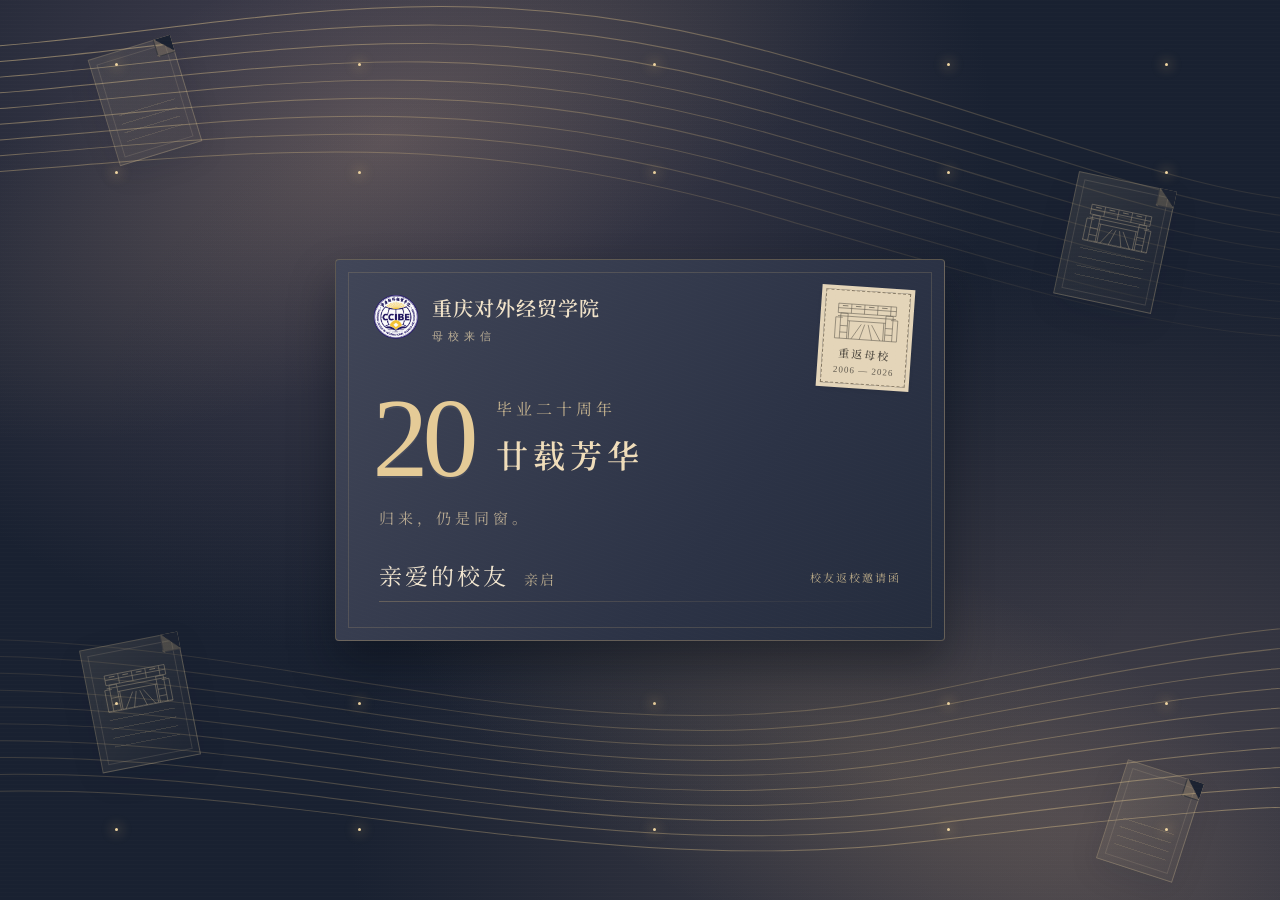
==== commit 10fd0b99: "Fill invitation backdrop with flowing ink and floating campus keepsakes" ====
--- a/v3/index.html
+++ b/v3/index.html
@@ -6,12 +6,20 @@
   <title>亲启 · 母校来信 · 重庆对外经贸学院</title>
   <meta name="description" content="重庆对外经贸学院毕业二十周年校友返校邀请函。十二月，邀你与母校重逢。">
   <link rel="icon" type="image/svg+xml" href="data:image/svg+xml,%3Csvg xmlns='http://www.w3.org/2000/svg' viewBox='0 0 32 32'%3E%3Crect width='32' height='32' rx='6' fill='%23252345'/%3E%3Ctext x='16' y='23' text-anchor='middle' font-family='serif' font-size='23' fill='%23e2c383'%3E20%3C/text%3E%3C/svg%3E">
-  <link rel="stylesheet" href="styles.css">
+  <link rel="stylesheet" href="styles.css?rev=silk-20261001">
 </head>
 <body>
   <main class="stage" id="arrival" aria-label="来自重庆对外经贸学院的一封邀请函">
+    <div class="memory-backdrop" aria-hidden="true">
+      <div class="ink-glow ink-glow-top"></div><div class="ink-glow ink-glow-bottom"></div>
+      <svg class="silk-field" viewBox="0 0 600 1000" preserveAspectRatio="none" fill="none"><defs><linearGradient id="silk-ink" x1="0" y1="0" x2="600" y2="1000" gradientUnits="userSpaceOnUse"><stop stop-color="#e4c993" stop-opacity=".62"/><stop offset=".48" stop-color="#ab9061" stop-opacity=".06"/><stop offset="1" stop-color="#e4c993" stop-opacity=".62"/></linearGradient></defs><g class="silk-upper"><path d="M-100 65 C80 155,170 -40,350 90 S570 340,710 140"/><path d="M-100 84 C80 167,170 -20,350 111 S570 352,710 160"/><path d="M-100 103 C80 179,170 0,350 132 S570 364,710 180"/><path d="M-100 122 C80 191,170 20,350 153 S570 376,710 200"/><path d="M-100 141 C80 203,170 40,350 174 S570 388,710 220"/><path d="M-100 160 C80 215,170 60,350 195 S570 400,710 240"/><path d="M-100 179 C80 227,170 80,350 216 S570 412,710 260"/><path d="M-100 198 C80 239,170 100,350 237 S570 424,710 280"/><path d="M-100 217 C80 251,170 120,350 258 S570 436,710 300"/></g><g class="silk-lower"><path d="M-100 750 C90 585,230 850,410 750 S630 640,730 820"/><path d="M-100 769 C90 603,230 862,410 767 S630 662,730 839"/><path d="M-100 788 C90 621,230 874,410 784 S630 684,730 858"/><path d="M-100 807 C90 639,230 886,410 801 S630 706,730 877"/><path d="M-100 826 C90 657,230 898,410 818 S630 728,730 896"/><path d="M-100 845 C90 675,230 910,410 835 S630 750,730 915"/><path d="M-100 864 C90 693,230 922,410 852 S630 772,730 934"/><path d="M-100 883 C90 711,230 934,410 869 S630 794,730 953"/><path d="M-100 902 C90 729,230 946,410 886 S630 816,730 972"/><path d="M-100 921 C90 747,230 958,410 903 S630 838,730 991"/></g><path class="silk-current" d="M-70 155C120 290 165 40 335 185S550 440 690 245M-80 865C105 600 215 920 405 800S590 705 725 935"/></svg>
+      <span class="paper-memory paper-one"><span class="paper-lines"></span></span>
+      <span class="paper-memory paper-two"><svg viewBox="0 0 200 125" fill="none" xmlns="http://www.w3.org/2000/svg" aria-hidden="true"><g stroke="currentColor" stroke-width="1.6" stroke-linejoin="round"><path d="M10 113V52H30M170 52H190V113M24 113V40H45V113M155 113V40H176V113M16 39H184V12H16ZM16 48H184M45 61H155M50 113V61M150 113V61M24 76H45M155 76H176M24 95H45M155 95H176M16 25H184M54 12V39M92 12V39M130 12V39M168 12V39M10 113H190M58 113L85 69M142 113L115 69M82 113L95 69M118 113L105 69"/><path d="M28 18H44M66 18H82M104 18H120M142 18H158" stroke-width="2"/></g></svg><span class="paper-lines"></span></span>
+      <span class="paper-memory paper-three"><svg viewBox="0 0 200 125" fill="none" xmlns="http://www.w3.org/2000/svg" aria-hidden="true"><g stroke="currentColor" stroke-width="1.6" stroke-linejoin="round"><path d="M10 113V52H30M170 52H190V113M24 113V40H45V113M155 113V40H176V113M16 39H184V12H16ZM16 48H184M45 61H155M50 113V61M150 113V61M24 76H45M155 76H176M24 95H45M155 95H176M16 25H184M54 12V39M92 12V39M130 12V39M168 12V39M10 113H190M58 113L85 69M142 113L115 69M82 113L95 69M118 113L105 69"/><path d="M28 18H44M66 18H82M104 18H120M142 18H158" stroke-width="2"/></g></svg><span class="paper-lines"></span></span>
+      <span class="paper-memory paper-four"><span class="paper-lines"></span></span>
+      <i class="memory-spark" style="--x:9%;--y:7%;--delay:0.0s;--time:6s"></i><i class="memory-spark" style="--x:28%;--y:7%;--delay:-0.73s;--time:7s"></i><i class="memory-spark" style="--x:51%;--y:7%;--delay:-1.46s;--time:8s"></i><i class="memory-spark" style="--x:74%;--y:7%;--delay:-2.19s;--time:9s"></i><i class="memory-spark" style="--x:91%;--y:7%;--delay:-2.92s;--time:10s"></i><i class="memory-spark" style="--x:9%;--y:19%;--delay:-3.65s;--time:6s"></i><i class="memory-spark" style="--x:28%;--y:19%;--delay:-4.38s;--time:7s"></i><i class="memory-spark" style="--x:51%;--y:19%;--delay:-5.109999999999999s;--time:8s"></i><i class="memory-spark" style="--x:74%;--y:19%;--delay:-5.84s;--time:9s"></i><i class="memory-spark" style="--x:91%;--y:19%;--delay:-6.57s;--time:10s"></i><i class="memory-spark" style="--x:9%;--y:78%;--delay:-7.3s;--time:6s"></i><i class="memory-spark" style="--x:28%;--y:78%;--delay:-8.03s;--time:7s"></i><i class="memory-spark" style="--x:51%;--y:78%;--delay:-8.76s;--time:8s"></i><i class="memory-spark" style="--x:74%;--y:78%;--delay:-9.49s;--time:9s"></i><i class="memory-spark" style="--x:91%;--y:78%;--delay:-10.219999999999999s;--time:10s"></i><i class="memory-spark" style="--x:9%;--y:92%;--delay:-10.95s;--time:6s"></i><i class="memory-spark" style="--x:28%;--y:92%;--delay:-11.68s;--time:7s"></i><i class="memory-spark" style="--x:51%;--y:92%;--delay:-12.41s;--time:8s"></i><i class="memory-spark" style="--x:74%;--y:92%;--delay:-13.14s;--time:9s"></i><i class="memory-spark" style="--x:91%;--y:92%;--delay:-13.87s;--time:10s"></i>
+    </div>
     <div class="envelope-enter">
-      <div class="memory-orbit" aria-hidden="true"><svg viewBox="0 0 600 800" fill="none"><ellipse class="year-road" cx="300" cy="400" rx="263" ry="330"/><ellipse class="return-road" cx="300" cy="400" rx="263" ry="330" pathLength="100"/><circle class="year-light" cx="300.0" cy="70.0" r="3.7" style="--year:0"/><circle class="year-light" cx="381.3" cy="86.2" r="2.4" style="--year:1"/><circle class="year-light" cx="454.6" cy="133.0" r="2.4" style="--year:2"/><circle class="year-light" cx="512.8" cy="206.0" r="2.4" style="--year:3"/><circle class="year-light" cx="550.1" cy="298.0" r="2.4" style="--year:4"/><circle class="year-light" cx="563.0" cy="400.0" r="3.7" style="--year:5"/><circle class="year-light" cx="550.1" cy="502.0" r="2.4" style="--year:6"/><circle class="year-light" cx="512.8" cy="594.0" r="2.4" style="--year:7"/><circle class="year-light" cx="454.6" cy="667.0" r="2.4" style="--year:8"/><circle class="year-light" cx="381.3" cy="713.8" r="2.4" style="--year:9"/><circle class="year-light" cx="300.0" cy="730.0" r="3.7" style="--year:10"/><circle class="year-light" cx="218.7" cy="713.8" r="2.4" style="--year:11"/><circle class="year-light" cx="145.4" cy="667.0" r="2.4" style="--year:12"/><circle class="year-light" cx="87.2" cy="594.0" r="2.4" style="--year:13"/><circle class="year-light" cx="49.9" cy="502.0" r="2.4" style="--year:14"/><circle class="year-light" cx="37.0" cy="400.0" r="3.7" style="--year:15"/><circle class="year-light" cx="49.9" cy="298.0" r="2.4" style="--year:16"/><circle class="year-light" cx="87.2" cy="206.0" r="2.4" style="--year:17"/><circle class="year-light" cx="145.4" cy="133.0" r="2.4" style="--year:18"/><circle class="year-light" cx="218.7" cy="86.2" r="2.4" style="--year:19"/><path class="memory-thread" d="M35 210Q160 10 325 110T575 255M25 560Q170 790 325 695T575 560"/></svg></div>
       <button class="envelope" id="open-letter" aria-label="拆开重庆对外经贸学院毕业二十周年校友邀请函" aria-controls="letter" aria-expanded="false">
         <span class="envelope-turn">
           <span class="envelope-front" aria-hidden="true">
@@ -45,6 +53,6 @@
       </div>
       
     </article>
-  <script src="invitation.js"></script>
+  <script src="invitation.js?rev=silk-20261001"></script>
 </body>
 </html>
--- a/v3/styles.css
+++ b/v3/styles.css
@@ -53,20 +53,35 @@
 .note-preview{position:absolute;inset:12px 24px 18px;z-index:2;display:flex;align-items:center;flex-direction:column;background:var(--paper);border:1px solid #d7c29d;padding:25px 22px;box-shadow:0 0 0 8px #f4efdf inset;transition:transform 1.1s cubic-bezier(.22,.65,.22,1)}
 .note-preview img{width:48px;height:48px;object-fit:contain}.note-preview>span{font:600 17px/1.6 var(--serif);margin:10px 0 24px;letter-spacing:2px}.note-preview strong{font:600 31px/1.7 var(--serif);letter-spacing:5px}.note-preview em{font:400 20px/1.8 var(--serif);letter-spacing:3px}.note-preview i{display:block;width:65%;height:1px;background:#c7af86;margin-top:24px}
 .unsealing .anniversary-seal{opacity:0;transform:translate(-50%,10%) rotate(16deg) scale(.85)}.unsealing .flap{transform:rotateX(180deg)}.extracting .flap{z-index:1}.extracting .note-preview{transform:translateY(-68%)}
-.memory-orbit{position:absolute;inset:50% -10% auto;height:auto;aspect-ratio:600/800;transform:translateY(-50%);pointer-events:none;opacity:.9}
-.memory-orbit svg{display:block;width:100%;height:100%;overflow:visible}.year-road{stroke:#c9a96540;stroke-width:1}.return-road{stroke:#dfbd77;stroke-width:1.5;stroke-dasharray:4 96;animation:journey 12s linear infinite;filter:drop-shadow(0 0 5px #e3bd77)}
-.year-light{fill:#e5c68a;animation:year-memory 10s ease-in-out infinite;animation-delay:calc(var(--year)*-.5s);filter:drop-shadow(0 0 4px #e3bd77)}
-.memory-thread{stroke:#cdb582;stroke-width:.7;stroke-dasharray:700;stroke-dashoffset:700;animation:thread-return 12s ease-in-out infinite}
-.memory-orbit{transition:transform 2.6s ease,opacity 2.6s ease}.sending .memory-orbit{transform:translateY(-50%) scale(.72);opacity:.15}
+.stage{position:relative;isolation:isolate;background:radial-gradient(ellipse at 30% 15%,#494452 0%,transparent 48%),radial-gradient(ellipse at 85% 92%,#47434b 0%,transparent 48%),#192131}
+.envelope-enter{z-index:2}.memory-backdrop{position:absolute;inset:0;overflow:hidden;pointer-events:none;z-index:0;transition:opacity 2.5s ease,transform 2.5s ease}
+.memory-backdrop:after{content:'';position:absolute;inset:0;background:radial-gradient(ellipse at center,#141c2d15 18%,transparent 65%),repeating-linear-gradient(0deg,transparent 0 3px,#e4d4b703 3px 4px)}
+.silk-field{position:absolute;inset:-4% -10%;width:120%;height:108%;overflow:visible}
+.silk-upper,.silk-lower{stroke:url(#silk-ink);stroke-width:1;animation:silk-drift 14s ease-in-out infinite alternate;transform-origin:50% 20%}.silk-lower{animation-delay:-7s;animation-direction:alternate-reverse;transform-origin:50% 80%}
+.silk-current{stroke:#e8ce9a;stroke-width:1.6;stroke-dasharray:80 1100;stroke-dashoffset:100;opacity:.55;animation:ink-travel 18s linear infinite}
+.ink-glow{position:absolute;width:90%;height:48%;border-radius:50%;background:radial-gradient(ellipse,#dcb78124,transparent 68%);animation:ink-breathe 12s ease-in-out infinite alternate}
+.ink-glow-top{top:-8%;left:-15%;transform:rotate(-25deg)}.ink-glow-bottom{bottom:-10%;right:-15%;animation-delay:-6s;transform:rotate(25deg)}
+.paper-memory{position:absolute;display:block;width:100px;height:125px;border:1px solid #dbc49240;color:#d9c39c;background:linear-gradient(130deg,#e2cfa61d,#bfa77b08);box-shadow:0 10px 30px #0b142b18;transform:rotate(var(--tilt));animation:paper-drift 13s ease-in-out infinite alternate}
+.paper-memory:before{content:'';position:absolute;inset:6px;border:1px solid #dfccaa24}.paper-memory:after{content:'';position:absolute;right:-1px;top:-1px;width:17px;height:17px;background:linear-gradient(45deg,#b49c7240 50%,#1b2231 51%);border-left:1px solid #dbc49225;border-bottom:1px solid #dbc49225}
+.paper-lines{position:absolute;left:16%;right:16%;bottom:18%;height:30%;opacity:.35;background:repeating-linear-gradient(0deg,#d2ba8a70 0 1px,transparent 1px 9px)}
+.paper-memory svg{position:absolute;left:13%;top:16%;width:74%;height:44%;opacity:.52}
+.paper-one{left:8%;top:5%;--tilt:-17deg;animation-delay:-2s;width:86px;height:111px}
+.paper-two{right:9%;top:20%;--tilt:12deg;animation-delay:-6s}
+.paper-three{left:7%;bottom:15%;--tilt:-11deg;animation-delay:-9s}
+.paper-four{right:7%;bottom:3%;--tilt:18deg;animation-delay:-4s;width:80px;height:104px}
+.memory-spark{position:absolute;left:var(--x);top:var(--y);width:3px;height:3px;border-radius:50%;background:#f0d5a1;box-shadow:0 0 12px 3px #e4bf7545;animation:memory-shimmer var(--time) ease-in-out infinite;animation-delay:var(--delay)}
+.sending .memory-backdrop{transform:scale(.9);opacity:.2}
+@keyframes silk-drift{from{transform:translate(-12px,-18px) rotate(-3deg)}to{transform:translate(18px,28px) rotate(3deg)}}
+@keyframes ink-travel{to{stroke-dashoffset:-2260}}
+@keyframes ink-breathe{from{opacity:.35;scale:.9}to{opacity:1;scale:1.2}}
+@keyframes paper-drift{from{transform:translateY(-9px) rotate(calc(var(--tilt) - 3deg))}to{transform:translateY(13px) rotate(calc(var(--tilt) + 4deg))}}
+@keyframes memory-shimmer{0%,100%{opacity:.2;transform:translateY(6px) scale(.7)}50%{opacity:.9;transform:translateY(-12px) scale(1.1)}}
 .campus-keepsake{display:flex;align-items:center;justify-content:center;gap:18px;margin:0 0 30px;padding:18px 8px;background:#e8dfce55;color:#9b855f}.campus-keepsake svg{width:115px;height:72px}.campus-keepsake span{font:400 13px/1.8 var(--serif);letter-spacing:1px;max-width:160px}
 @keyframes arrive{from{opacity:0;transform:translateY(80px) rotate(-7deg) scale(.91)}to{opacity:1;transform:translateY(0) rotate(0) scale(1)}}
-@keyframes journey{to{stroke-dashoffset:-100}}
-@keyframes year-memory{0%,25%,100%{opacity:.3;r:2.4px}12%{opacity:1;r:4px}}
-@keyframes thread-return{0%{stroke-dashoffset:700;opacity:0}35%,70%{stroke-dashoffset:0;opacity:.25}100%{stroke-dashoffset:-700;opacity:0}}
 @keyframes backdrop-in{from{background:#1a1c3100;backdrop-filter:blur(0)}to{background:#1a1c31db;backdrop-filter:blur(8px)}}
 @keyframes paper-unfold{from{opacity:0;transform:translateY(60px) scale(.82)}to{opacity:1;transform:translateY(0) scale(1)}}
 .letter-overlay{position:fixed;inset:0;overflow-y:auto;z-index:20;background:#1a1c31db;padding:32px 22px;overscroll-behavior:contain;backdrop-filter:blur(8px);animation:backdrop-in .7s ease both}.paper{width:min(100%,720px);margin:0 auto;background:var(--paper);padding:28px 60px 0;box-shadow:0 25px 85px #0c0d244d;animation:paper-unfold .85s cubic-bezier(.22,.7,.2,1) both;transform-origin:50% 40%}.paper-toolbar{display:flex;justify-content:space-between;align-items:center;gap:10px;font-size:12px;color:#93816c;letter-spacing:1px;margin-bottom:33px}.paper-toolbar button{background:none;border:0;color:#80705c;padding:8px 0;cursor:pointer;font-size:12px;white-space:nowrap}.school-brand{display:flex;align-items:center;justify-content:center;gap:14px;margin:0 0 34px}.school-crest{width:58px;height:58px;object-fit:contain}.school-name{font:600 23px/1.5 var(--serif);letter-spacing:2px;margin:0}.letter-heading{border-top:1px solid #d8c9b0;padding:32px 0 24px}.eyebrow{font-size:13px;letter-spacing:2px;color:#a58553;margin:0 0 18px}h2{font:600 37px/1.55 var(--serif);letter-spacing:3px;margin:0}h2:focus{outline:none}.prose{font:400 17px/2.05 var(--sans);color:#514b4e;letter-spacing:.35px}.prose p{margin:0 0 20px}.prose .salutation{color:var(--navy);font-weight:500}.prose .poem{font:400 18px/1.9 var(--serif);border-left:2px solid #b89b68;padding:8px 0 8px 20px;color:#857049;margin:27px 0}.signature{text-align:right;font:600 17px/1.9 var(--serif);margin:24px 0 39px}.signature small{display:block;font:13px/1.8 var(--sans);letter-spacing:4px;color:#91816a}.details{border-top:1px solid #d8c9b0;padding:26px 0 28px}.section-label{display:flex;justify-content:space-between;align-items:center;font-size:13px;letter-spacing:2px;color:#967b50}.section-label small{font-size:12px;letter-spacing:1px}h3{font:600 26px/1.5 var(--serif);letter-spacing:1px;margin:20px 0 24px}dl{margin:0;display:grid;grid-template-columns:1fr 1fr;gap:23px}dl>div{padding-left:16px;border-left:1px solid #c8b38e}dt{font-size:14px;color:#93816d;margin-bottom:10px}dd{font-size:16px;line-height:1.7;margin:0}dd small{display:block;font-size:13px;color:#8a7f75;margin-top:5px}.details-note{font-size:14px;line-height:1.8;color:#8d8173;margin:23px 0 0}.closing{text-align:center;border-top:1px solid #d8c9b0;padding:27px 0 34px}.closing p{font:600 23px/1.7 var(--serif);letter-spacing:2px;margin:0 0 8px}.closing span{font-size:13px;letter-spacing:1px;color:#95816a}
 
-@media(max-width:600px){.stage{padding:70px 22px}.envelope{aspect-ratio:1.42}.front-brand{font-size:15px;gap:8px;top:9%}.front-brand img{width:36px;height:36px}.front-brand small{font-size:9px;letter-spacing:3px}.gate-stamp{width:59px;right:7%;top:10%;padding:4px}.gate-stamp svg{height:29px}.gate-stamp>span{font-size:9px;letter-spacing:1px}.gate-stamp small{font-size:7px;letter-spacing:0}.front-theme{top:35%;gap:17px}.front-theme>strong{font-size:79px;letter-spacing:-5px}.front-theme small{font-size:13px;letter-spacing:2px}.front-theme b{font-size:25px;letter-spacing:3px}.front-theme>span{gap:5px}.front-memory{top:69%;font-size:12px;letter-spacing:2px}.front-address{top:83%;gap:11px}.front-address strong{font-size:18px;letter-spacing:2px}.front-address>span{font-size:12px}.front-kind{font-size:9px;bottom:10%;letter-spacing:1px}.front-rule{bottom:6%}.anniversary-seal{width:54px;height:54px;border-width:3px}.anniversary-seal strong{font-size:23px}.anniversary-seal>span{font-size:10px;letter-spacing:2px;margin-left:2px}.note-preview{inset:10px 17px 13px;padding:20px 15px}.note-preview img{width:40px;height:40px}.note-preview>span{font-size:14px;letter-spacing:1px;margin:8px 0 17px}.note-preview strong{font-size:26px;letter-spacing:3px}.note-preview em{font-size:17px;letter-spacing:1px}.note-preview i{margin-top:18px}.memory-orbit{left:-12%;right:-12%}.letter-overlay{padding:18px 14px}.paper{padding:15px 25px 0}.paper-toolbar{font-size:11px;letter-spacing:0;margin-bottom:25px}.paper-toolbar button{font-size:12px}.school-brand{gap:10px;margin-bottom:26px}.school-crest{width:43px;height:43px}.school-name{font-size:19px;letter-spacing:1px}.letter-heading{padding:26px 0 23px}h2{font-size:29px;letter-spacing:2px;line-height:1.6}.eyebrow{font-size:12px;margin-bottom:17px}.prose{font-size:16px;line-height:2;letter-spacing:0}.prose .poem{font-size:16px;padding-left:14px}.signature{font-size:16px;margin-bottom:31px}h3{font-size:24px}dl{grid-template-columns:1fr;gap:22px}.closing p{font-size:21px}.campus-keepsake{gap:10px}.campus-keepsake svg{width:90px}.campus-keepsake span{font-size:12px;max-width:128px}}
+@media(max-width:600px){.stage{padding:70px 22px}.envelope{aspect-ratio:1.42}.front-brand{font-size:15px;gap:8px;top:9%}.front-brand img{width:36px;height:36px}.front-brand small{font-size:9px;letter-spacing:3px}.gate-stamp{width:59px;right:7%;top:10%;padding:4px}.gate-stamp svg{height:29px}.gate-stamp>span{font-size:9px;letter-spacing:1px}.gate-stamp small{font-size:7px;letter-spacing:0}.front-theme{top:35%;gap:17px}.front-theme>strong{font-size:79px;letter-spacing:-5px}.front-theme small{font-size:13px;letter-spacing:2px}.front-theme b{font-size:25px;letter-spacing:3px}.front-theme>span{gap:5px}.front-memory{top:69%;font-size:12px;letter-spacing:2px}.front-address{top:83%;gap:11px}.front-address strong{font-size:18px;letter-spacing:2px}.front-address>span{font-size:12px}.front-kind{font-size:9px;bottom:10%;letter-spacing:1px}.front-rule{bottom:6%}.anniversary-seal{width:54px;height:54px;border-width:3px}.anniversary-seal strong{font-size:23px}.anniversary-seal>span{font-size:10px;letter-spacing:2px;margin-left:2px}.note-preview{inset:10px 17px 13px;padding:20px 15px}.note-preview img{width:40px;height:40px}.note-preview>span{font-size:14px;letter-spacing:1px;margin:8px 0 17px}.note-preview strong{font-size:26px;letter-spacing:3px}.note-preview em{font-size:17px;letter-spacing:1px}.note-preview i{margin-top:18px}.paper-memory{width:85px;height:108px}.paper-one{left:8%;top:6%;width:72px;height:94px}.paper-two{right:7%;top:21%}.paper-three{left:6%;bottom:18%}.paper-four{right:7%;bottom:4%;width:70px;height:91px}.letter-overlay{padding:18px 14px}.paper{padding:15px 25px 0}.paper-toolbar{font-size:11px;letter-spacing:0;margin-bottom:25px}.paper-toolbar button{font-size:12px}.school-brand{gap:10px;margin-bottom:26px}.school-crest{width:43px;height:43px}.school-name{font-size:19px;letter-spacing:1px}.letter-heading{padding:26px 0 23px}h2{font-size:29px;letter-spacing:2px;line-height:1.6}.eyebrow{font-size:12px;margin-bottom:17px}.prose{font-size:16px;line-height:2;letter-spacing:0}.prose .poem{font-size:16px;padding-left:14px}.signature{font-size:16px;margin-bottom:31px}h3{font-size:24px}dl{grid-template-columns:1fr;gap:22px}.closing p{font-size:21px}.campus-keepsake{gap:10px}.campus-keepsake svg{width:90px}.campus-keepsake span{font-size:12px;max-width:128px}}
 @media(max-width:360px){.stage{padding-left:18px;padding-right:18px}.front-brand{font-size:13px}.front-brand img{width:31px;height:31px}.front-theme>strong{font-size:70px}.front-theme b{font-size:23px}.front-address strong{font-size:16px}.school-name{font-size:17px}.paper{padding-left:22px;padding-right:22px}}
-@media(prefers-reduced-motion:reduce){.envelope-enter,.letter-overlay,.paper,.return-road,.year-light,.memory-thread{animation:none}.envelope-turn,.flap,.anniversary-seal,.note-preview,.memory-orbit,.envelope-front,.envelope-reverse{transition:none}.memory-thread{stroke-dashoffset:0;opacity:.2}}
+@media(prefers-reduced-motion:reduce){.envelope-enter,.letter-overlay,.paper,.silk-upper,.silk-lower,.silk-current,.ink-glow,.paper-memory,.memory-spark{animation:none}.envelope-turn,.flap,.anniversary-seal,.note-preview,.memory-backdrop,.envelope-front,.envelope-reverse{transition:none}.silk-current{stroke-dasharray:none;opacity:.18}}
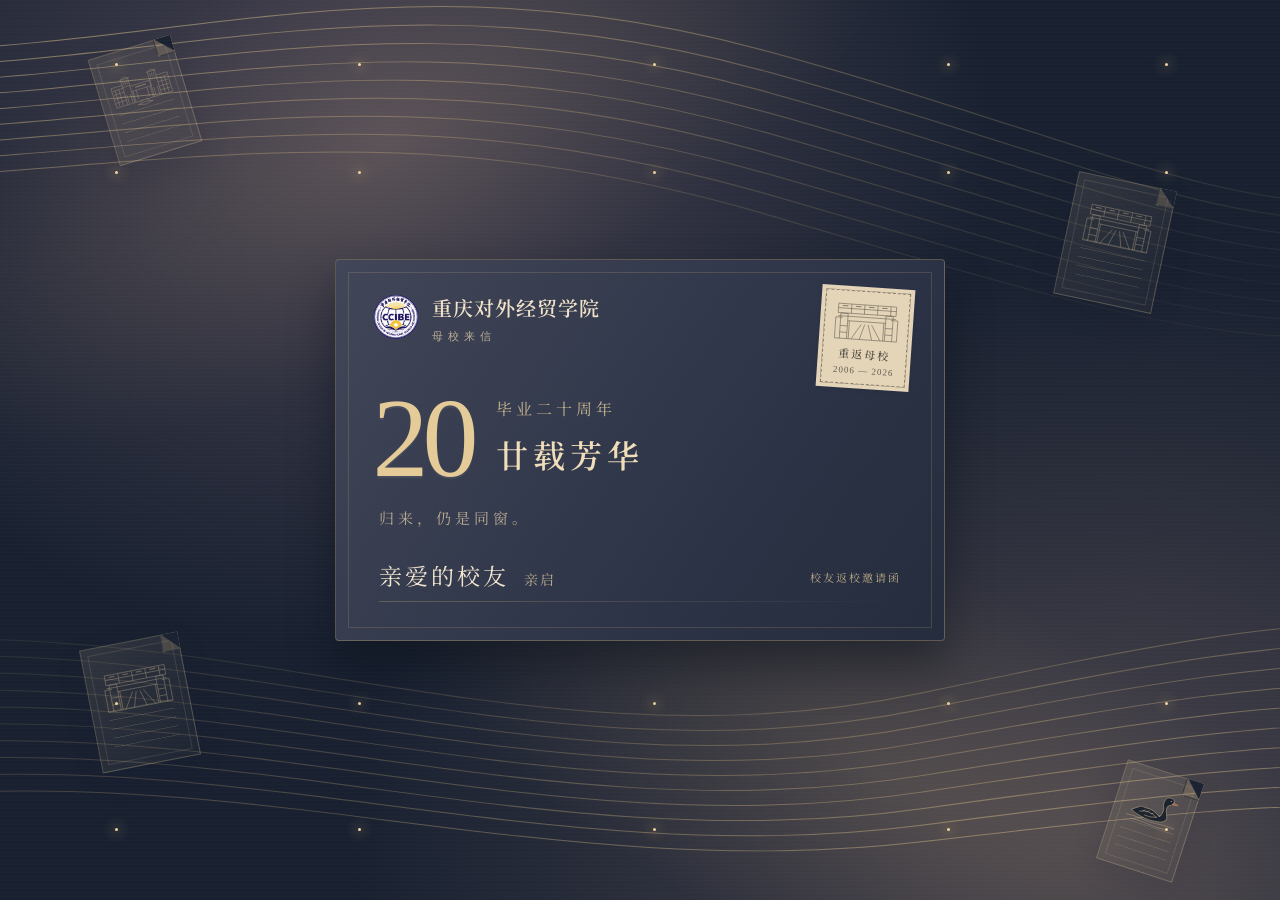
==== commit fd0a7994: "Add campus B gate and black swan to floating memory cards" ====
--- a/v3/index.html
+++ b/v3/index.html
@@ -6,17 +6,17 @@
   <title>亲启 · 母校来信 · 重庆对外经贸学院</title>
   <meta name="description" content="重庆对外经贸学院毕业二十周年校友返校邀请函。十二月，邀你与母校重逢。">
   <link rel="icon" type="image/svg+xml" href="data:image/svg+xml,%3Csvg xmlns='http://www.w3.org/2000/svg' viewBox='0 0 32 32'%3E%3Crect width='32' height='32' rx='6' fill='%23252345'/%3E%3Ctext x='16' y='23' text-anchor='middle' font-family='serif' font-size='23' fill='%23e2c383'%3E20%3C/text%3E%3C/svg%3E">
-  <link rel="stylesheet" href="styles.css?rev=silk-20261001">
+  <link rel="stylesheet" href="styles.css?rev=campus-20261001">
 </head>
 <body>
   <main class="stage" id="arrival" aria-label="来自重庆对外经贸学院的一封邀请函">
     <div class="memory-backdrop" aria-hidden="true">
       <div class="ink-glow ink-glow-top"></div><div class="ink-glow ink-glow-bottom"></div>
       <svg class="silk-field" viewBox="0 0 600 1000" preserveAspectRatio="none" fill="none"><defs><linearGradient id="silk-ink" x1="0" y1="0" x2="600" y2="1000" gradientUnits="userSpaceOnUse"><stop stop-color="#e4c993" stop-opacity=".62"/><stop offset=".48" stop-color="#ab9061" stop-opacity=".06"/><stop offset="1" stop-color="#e4c993" stop-opacity=".62"/></linearGradient></defs><g class="silk-upper"><path d="M-100 65 C80 155,170 -40,350 90 S570 340,710 140"/><path d="M-100 84 C80 167,170 -20,350 111 S570 352,710 160"/><path d="M-100 103 C80 179,170 0,350 132 S570 364,710 180"/><path d="M-100 122 C80 191,170 20,350 153 S570 376,710 200"/><path d="M-100 141 C80 203,170 40,350 174 S570 388,710 220"/><path d="M-100 160 C80 215,170 60,350 195 S570 400,710 240"/><path d="M-100 179 C80 227,170 80,350 216 S570 412,710 260"/><path d="M-100 198 C80 239,170 100,350 237 S570 424,710 280"/><path d="M-100 217 C80 251,170 120,350 258 S570 436,710 300"/></g><g class="silk-lower"><path d="M-100 750 C90 585,230 850,410 750 S630 640,730 820"/><path d="M-100 769 C90 603,230 862,410 767 S630 662,730 839"/><path d="M-100 788 C90 621,230 874,410 784 S630 684,730 858"/><path d="M-100 807 C90 639,230 886,410 801 S630 706,730 877"/><path d="M-100 826 C90 657,230 898,410 818 S630 728,730 896"/><path d="M-100 845 C90 675,230 910,410 835 S630 750,730 915"/><path d="M-100 864 C90 693,230 922,410 852 S630 772,730 934"/><path d="M-100 883 C90 711,230 934,410 869 S630 794,730 953"/><path d="M-100 902 C90 729,230 946,410 886 S630 816,730 972"/><path d="M-100 921 C90 747,230 958,410 903 S630 838,730 991"/></g><path class="silk-current" d="M-70 155C120 290 165 40 335 185S550 440 690 245M-80 865C105 600 215 920 405 800S590 705 725 935"/></svg>
-      <span class="paper-memory paper-one"><span class="paper-lines"></span></span>
+      <span class="paper-memory paper-one" data-memory="合川B校区校门"><svg viewBox="0 0 200 125" fill="none" xmlns="http://www.w3.org/2000/svg" aria-hidden="true"><g stroke="currentColor" stroke-width="1.5" stroke-linejoin="round"><path d="M6 101V38H43M157 38H194V101M43 103V21H67V103M133 103V21H157V103M39 21L55 15L71 21M129 21L145 15L161 21M67 48H133V66H67M71 103V66M129 103V66M82 66V96M118 66V96M43 45H67M133 45H157M9 48H43M157 48H191M9 61H43M157 61H191M9 75H43M157 75H191M9 88H43M157 88H191M17 48V100M29 48V100M170 48V100M182 48V100M49 27V39M55 27V39M61 27V39M139 27V39M145 27V39M151 27V39M49 73V101M61 73V101M139 73V101M151 73V101M4 103H196M75 113Q100 105 125 113Q100 123 75 113ZM84 108L95 100M116 108L105 100"/><path d="M82 56H118" stroke-width="2.5"/></g></svg><span class="paper-lines"></span></span>
       <span class="paper-memory paper-two"><svg viewBox="0 0 200 125" fill="none" xmlns="http://www.w3.org/2000/svg" aria-hidden="true"><g stroke="currentColor" stroke-width="1.6" stroke-linejoin="round"><path d="M10 113V52H30M170 52H190V113M24 113V40H45V113M155 113V40H176V113M16 39H184V12H16ZM16 48H184M45 61H155M50 113V61M150 113V61M24 76H45M155 76H176M24 95H45M155 95H176M16 25H184M54 12V39M92 12V39M130 12V39M168 12V39M10 113H190M58 113L85 69M142 113L115 69M82 113L95 69M118 113L105 69"/><path d="M28 18H44M66 18H82M104 18H120M142 18H158" stroke-width="2"/></g></svg><span class="paper-lines"></span></span>
       <span class="paper-memory paper-three"><svg viewBox="0 0 200 125" fill="none" xmlns="http://www.w3.org/2000/svg" aria-hidden="true"><g stroke="currentColor" stroke-width="1.6" stroke-linejoin="round"><path d="M10 113V52H30M170 52H190V113M24 113V40H45V113M155 113V40H176V113M16 39H184V12H16ZM16 48H184M45 61H155M50 113V61M150 113V61M24 76H45M155 76H176M24 95H45M155 95H176M16 25H184M54 12V39M92 12V39M130 12V39M168 12V39M10 113H190M58 113L85 69M142 113L115 69M82 113L95 69M118 113L105 69"/><path d="M28 18H44M66 18H82M104 18H120M142 18H158" stroke-width="2"/></g></svg><span class="paper-lines"></span></span>
-      <span class="paper-memory paper-four"><span class="paper-lines"></span></span>
+      <span class="paper-memory paper-four" data-memory="校园黑天鹅"><svg class="swan-memory" viewBox="0 0 200 125" xmlns="http://www.w3.org/2000/svg" aria-hidden="true"><g fill="none" stroke="currentColor" stroke-width="1.1"><path class="swan-water" d="M24 102Q50 98 75 102T127 102T179 102M43 111Q69 107 95 111T154 111"/></g><g class="swan-bird" stroke="currentColor" stroke-width="1.4" stroke-linejoin="round"><path fill="#111b29" d="M35 84L53 71Q60 62 75 66Q102 63 124 80Q132 68 130 54Q121 40 125 26Q128 14 140 14Q153 14 154 25Q154 33 145 36Q138 38 137 47Q138 58 144 69Q153 86 133 94Q95 102 66 94Q49 91 35 84Z"/><path fill="none" d="M60 82Q86 68 117 84Q96 91 77 88M69 79L78 72M81 78L90 71M95 79L104 75"/><path fill="#b36f50" stroke="#cb9471" d="M152 25L169 30L151 33Z"/><circle cx="144" cy="24" r="1.7" fill="#e7d1a5" stroke="none"/></g></svg><span class="paper-lines"></span></span>
       <i class="memory-spark" style="--x:9%;--y:7%;--delay:0.0s;--time:6s"></i><i class="memory-spark" style="--x:28%;--y:7%;--delay:-0.73s;--time:7s"></i><i class="memory-spark" style="--x:51%;--y:7%;--delay:-1.46s;--time:8s"></i><i class="memory-spark" style="--x:74%;--y:7%;--delay:-2.19s;--time:9s"></i><i class="memory-spark" style="--x:91%;--y:7%;--delay:-2.92s;--time:10s"></i><i class="memory-spark" style="--x:9%;--y:19%;--delay:-3.65s;--time:6s"></i><i class="memory-spark" style="--x:28%;--y:19%;--delay:-4.38s;--time:7s"></i><i class="memory-spark" style="--x:51%;--y:19%;--delay:-5.109999999999999s;--time:8s"></i><i class="memory-spark" style="--x:74%;--y:19%;--delay:-5.84s;--time:9s"></i><i class="memory-spark" style="--x:91%;--y:19%;--delay:-6.57s;--time:10s"></i><i class="memory-spark" style="--x:9%;--y:78%;--delay:-7.3s;--time:6s"></i><i class="memory-spark" style="--x:28%;--y:78%;--delay:-8.03s;--time:7s"></i><i class="memory-spark" style="--x:51%;--y:78%;--delay:-8.76s;--time:8s"></i><i class="memory-spark" style="--x:74%;--y:78%;--delay:-9.49s;--time:9s"></i><i class="memory-spark" style="--x:91%;--y:78%;--delay:-10.219999999999999s;--time:10s"></i><i class="memory-spark" style="--x:9%;--y:92%;--delay:-10.95s;--time:6s"></i><i class="memory-spark" style="--x:28%;--y:92%;--delay:-11.68s;--time:7s"></i><i class="memory-spark" style="--x:51%;--y:92%;--delay:-12.41s;--time:8s"></i><i class="memory-spark" style="--x:74%;--y:92%;--delay:-13.14s;--time:9s"></i><i class="memory-spark" style="--x:91%;--y:92%;--delay:-13.87s;--time:10s"></i>
     </div>
     <div class="envelope-enter">
@@ -53,6 +53,6 @@
       </div>
       
     </article>
-  <script src="invitation.js?rev=silk-20261001"></script>
+  <script src="invitation.js?rev=campus-20261001"></script>
 </body>
 </html>
--- a/v3/styles.css
+++ b/v3/styles.css
@@ -85,3 +85,8 @@
 @media(max-width:600px){.stage{padding:70px 22px}.envelope{aspect-ratio:1.42}.front-brand{font-size:15px;gap:8px;top:9%}.front-brand img{width:36px;height:36px}.front-brand small{font-size:9px;letter-spacing:3px}.gate-stamp{width:59px;right:7%;top:10%;padding:4px}.gate-stamp svg{height:29px}.gate-stamp>span{font-size:9px;letter-spacing:1px}.gate-stamp small{font-size:7px;letter-spacing:0}.front-theme{top:35%;gap:17px}.front-theme>strong{font-size:79px;letter-spacing:-5px}.front-theme small{font-size:13px;letter-spacing:2px}.front-theme b{font-size:25px;letter-spacing:3px}.front-theme>span{gap:5px}.front-memory{top:69%;font-size:12px;letter-spacing:2px}.front-address{top:83%;gap:11px}.front-address strong{font-size:18px;letter-spacing:2px}.front-address>span{font-size:12px}.front-kind{font-size:9px;bottom:10%;letter-spacing:1px}.front-rule{bottom:6%}.anniversary-seal{width:54px;height:54px;border-width:3px}.anniversary-seal strong{font-size:23px}.anniversary-seal>span{font-size:10px;letter-spacing:2px;margin-left:2px}.note-preview{inset:10px 17px 13px;padding:20px 15px}.note-preview img{width:40px;height:40px}.note-preview>span{font-size:14px;letter-spacing:1px;margin:8px 0 17px}.note-preview strong{font-size:26px;letter-spacing:3px}.note-preview em{font-size:17px;letter-spacing:1px}.note-preview i{margin-top:18px}.paper-memory{width:85px;height:108px}.paper-one{left:8%;top:6%;width:72px;height:94px}.paper-two{right:7%;top:21%}.paper-three{left:6%;bottom:18%}.paper-four{right:7%;bottom:4%;width:70px;height:91px}.letter-overlay{padding:18px 14px}.paper{padding:15px 25px 0}.paper-toolbar{font-size:11px;letter-spacing:0;margin-bottom:25px}.paper-toolbar button{font-size:12px}.school-brand{gap:10px;margin-bottom:26px}.school-crest{width:43px;height:43px}.school-name{font-size:19px;letter-spacing:1px}.letter-heading{padding:26px 0 23px}h2{font-size:29px;letter-spacing:2px;line-height:1.6}.eyebrow{font-size:12px;margin-bottom:17px}.prose{font-size:16px;line-height:2;letter-spacing:0}.prose .poem{font-size:16px;padding-left:14px}.signature{font-size:16px;margin-bottom:31px}h3{font-size:24px}dl{grid-template-columns:1fr;gap:22px}.closing p{font-size:21px}.campus-keepsake{gap:10px}.campus-keepsake svg{width:90px}.campus-keepsake span{font-size:12px;max-width:128px}}
 @media(max-width:360px){.stage{padding-left:18px;padding-right:18px}.front-brand{font-size:13px}.front-brand img{width:31px;height:31px}.front-theme>strong{font-size:70px}.front-theme b{font-size:23px}.front-address strong{font-size:16px}.school-name{font-size:17px}.paper{padding-left:22px;padding-right:22px}}
 @media(prefers-reduced-motion:reduce){.envelope-enter,.letter-overlay,.paper,.silk-upper,.silk-lower,.silk-current,.ink-glow,.paper-memory,.memory-spark{animation:none}.envelope-turn,.flap,.anniversary-seal,.note-preview,.memory-backdrop,.envelope-front,.envelope-reverse{transition:none}.silk-current{stroke-dasharray:none;opacity:.18}}
+
+.paper-four .swan-memory{left:8%;top:10%;width:84%;height:56%;opacity:.85}.swan-water{transform-origin:center;animation:swan-ripples 5s ease-in-out infinite}.swan-bird{transform-origin:50% 70%;animation:swan-glide 7s ease-in-out infinite}
+@keyframes swan-ripples{0%,100%{opacity:.35;transform:scaleX(.93)}50%{opacity:.8;transform:scaleX(1.04)}}
+@keyframes swan-glide{0%,100%{transform:translate(-3px,1px) rotate(-1deg)}50%{transform:translate(3px,-1px) rotate(1deg)}}
+@media(prefers-reduced-motion:reduce){.swan-water,.swan-bird{animation:none}}
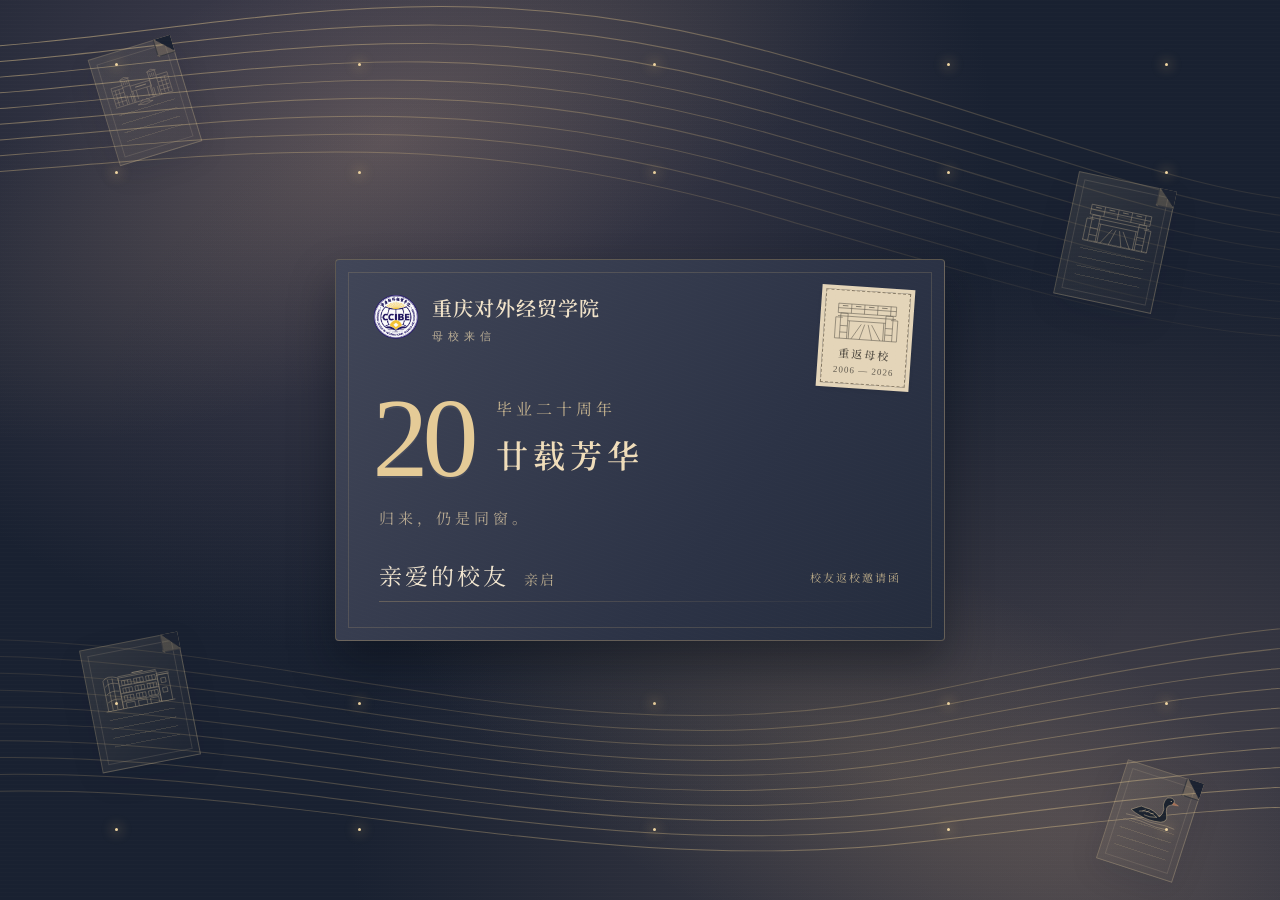
==== commit 0594d0c6: "Replace duplicate gate memory with campus A library" ====
--- a/v3/index.html
+++ b/v3/index.html
@@ -6,7 +6,7 @@
   <title>亲启 · 母校来信 · 重庆对外经贸学院</title>
   <meta name="description" content="重庆对外经贸学院毕业二十周年校友返校邀请函。十二月，邀你与母校重逢。">
   <link rel="icon" type="image/svg+xml" href="data:image/svg+xml,%3Csvg xmlns='http://www.w3.org/2000/svg' viewBox='0 0 32 32'%3E%3Crect width='32' height='32' rx='6' fill='%23252345'/%3E%3Ctext x='16' y='23' text-anchor='middle' font-family='serif' font-size='23' fill='%23e2c383'%3E20%3C/text%3E%3C/svg%3E">
-  <link rel="stylesheet" href="styles.css?rev=campus-20261001">
+  <link rel="stylesheet" href="styles.css?rev=library-20261001">
 </head>
 <body>
   <main class="stage" id="arrival" aria-label="来自重庆对外经贸学院的一封邀请函">
@@ -15,7 +15,7 @@
       <svg class="silk-field" viewBox="0 0 600 1000" preserveAspectRatio="none" fill="none"><defs><linearGradient id="silk-ink" x1="0" y1="0" x2="600" y2="1000" gradientUnits="userSpaceOnUse"><stop stop-color="#e4c993" stop-opacity=".62"/><stop offset=".48" stop-color="#ab9061" stop-opacity=".06"/><stop offset="1" stop-color="#e4c993" stop-opacity=".62"/></linearGradient></defs><g class="silk-upper"><path d="M-100 65 C80 155,170 -40,350 90 S570 340,710 140"/><path d="M-100 84 C80 167,170 -20,350 111 S570 352,710 160"/><path d="M-100 103 C80 179,170 0,350 132 S570 364,710 180"/><path d="M-100 122 C80 191,170 20,350 153 S570 376,710 200"/><path d="M-100 141 C80 203,170 40,350 174 S570 388,710 220"/><path d="M-100 160 C80 215,170 60,350 195 S570 400,710 240"/><path d="M-100 179 C80 227,170 80,350 216 S570 412,710 260"/><path d="M-100 198 C80 239,170 100,350 237 S570 424,710 280"/><path d="M-100 217 C80 251,170 120,350 258 S570 436,710 300"/></g><g class="silk-lower"><path d="M-100 750 C90 585,230 850,410 750 S630 640,730 820"/><path d="M-100 769 C90 603,230 862,410 767 S630 662,730 839"/><path d="M-100 788 C90 621,230 874,410 784 S630 684,730 858"/><path d="M-100 807 C90 639,230 886,410 801 S630 706,730 877"/><path d="M-100 826 C90 657,230 898,410 818 S630 728,730 896"/><path d="M-100 845 C90 675,230 910,410 835 S630 750,730 915"/><path d="M-100 864 C90 693,230 922,410 852 S630 772,730 934"/><path d="M-100 883 C90 711,230 934,410 869 S630 794,730 953"/><path d="M-100 902 C90 729,230 946,410 886 S630 816,730 972"/><path d="M-100 921 C90 747,230 958,410 903 S630 838,730 991"/></g><path class="silk-current" d="M-70 155C120 290 165 40 335 185S550 440 690 245M-80 865C105 600 215 920 405 800S590 705 725 935"/></svg>
       <span class="paper-memory paper-one" data-memory="合川B校区校门"><svg viewBox="0 0 200 125" fill="none" xmlns="http://www.w3.org/2000/svg" aria-hidden="true"><g stroke="currentColor" stroke-width="1.5" stroke-linejoin="round"><path d="M6 101V38H43M157 38H194V101M43 103V21H67V103M133 103V21H157V103M39 21L55 15L71 21M129 21L145 15L161 21M67 48H133V66H67M71 103V66M129 103V66M82 66V96M118 66V96M43 45H67M133 45H157M9 48H43M157 48H191M9 61H43M157 61H191M9 75H43M157 75H191M9 88H43M157 88H191M17 48V100M29 48V100M170 48V100M182 48V100M49 27V39M55 27V39M61 27V39M139 27V39M145 27V39M151 27V39M49 73V101M61 73V101M139 73V101M151 73V101M4 103H196M75 113Q100 105 125 113Q100 123 75 113ZM84 108L95 100M116 108L105 100"/><path d="M82 56H118" stroke-width="2.5"/></g></svg><span class="paper-lines"></span></span>
       <span class="paper-memory paper-two"><svg viewBox="0 0 200 125" fill="none" xmlns="http://www.w3.org/2000/svg" aria-hidden="true"><g stroke="currentColor" stroke-width="1.6" stroke-linejoin="round"><path d="M10 113V52H30M170 52H190V113M24 113V40H45V113M155 113V40H176V113M16 39H184V12H16ZM16 48H184M45 61H155M50 113V61M150 113V61M24 76H45M155 76H176M24 95H45M155 95H176M16 25H184M54 12V39M92 12V39M130 12V39M168 12V39M10 113H190M58 113L85 69M142 113L115 69M82 113L95 69M118 113L105 69"/><path d="M28 18H44M66 18H82M104 18H120M142 18H158" stroke-width="2"/></g></svg><span class="paper-lines"></span></span>
-      <span class="paper-memory paper-three"><svg viewBox="0 0 200 125" fill="none" xmlns="http://www.w3.org/2000/svg" aria-hidden="true"><g stroke="currentColor" stroke-width="1.6" stroke-linejoin="round"><path d="M10 113V52H30M170 52H190V113M24 113V40H45V113M155 113V40H176V113M16 39H184V12H16ZM16 48H184M45 61H155M50 113V61M150 113V61M24 76H45M155 76H176M24 95H45M155 95H176M16 25H184M54 12V39M92 12V39M130 12V39M168 12V39M10 113H190M58 113L85 69M142 113L115 69M82 113L95 69M118 113L105 69"/><path d="M28 18H44M66 18H82M104 18H120M142 18H158" stroke-width="2"/></g></svg><span class="paper-lines"></span></span>
+      <span class="paper-memory paper-three" data-memory="A校区图书馆"><svg viewBox="0 0 200 125" fill="none" xmlns="http://www.w3.org/2000/svg" aria-hidden="true"><g stroke="currentColor" stroke-width="1.5" stroke-linejoin="round"><path d="M10 110V26Q22 10 52 24V110M52 110V25H159V110M159 110V37H190V110M157 37H193M157 32H193M52 21H159M52 48H159M52 69H159M52 92H159M13 43Q27 30 50 40M13 65Q28 54 50 61M13 87Q29 78 50 83M23 24V109M36 22V109M168 47H181V60H168ZM168 74H181V87H168ZM62 110V96H86V110M96 110V96H120V110M130 110V96H153V110M4 111H197"/><path d="M60 34h26v13h-26ZM68 34v13M77 34v13"/><path d="M60 55h26v13h-26ZM68 55v13M77 55v13"/><path d="M60 76h26v13h-26ZM68 76v13M77 76v13"/><path d="M94 34h26v13h-26ZM102 34v13M111 34v13"/><path d="M94 55h26v13h-26ZM102 55v13M111 55v13"/><path d="M94 76h26v13h-26ZM102 76v13M111 76v13"/><path d="M128 34h26v13h-26ZM136 34v13M145 34v13"/><path d="M128 55h26v13h-26ZM136 55v13M145 55v13"/><path d="M128 76h26v13h-26ZM136 76v13M145 76v13"/><path d="M92 17H123" stroke-width="2.5"/></g></svg><span class="paper-lines"></span></span>
       <span class="paper-memory paper-four" data-memory="校园黑天鹅"><svg class="swan-memory" viewBox="0 0 200 125" xmlns="http://www.w3.org/2000/svg" aria-hidden="true"><g fill="none" stroke="currentColor" stroke-width="1.1"><path class="swan-water" d="M24 102Q50 98 75 102T127 102T179 102M43 111Q69 107 95 111T154 111"/></g><g class="swan-bird" stroke="currentColor" stroke-width="1.4" stroke-linejoin="round"><path fill="#111b29" d="M35 84L53 71Q60 62 75 66Q102 63 124 80Q132 68 130 54Q121 40 125 26Q128 14 140 14Q153 14 154 25Q154 33 145 36Q138 38 137 47Q138 58 144 69Q153 86 133 94Q95 102 66 94Q49 91 35 84Z"/><path fill="none" d="M60 82Q86 68 117 84Q96 91 77 88M69 79L78 72M81 78L90 71M95 79L104 75"/><path fill="#b36f50" stroke="#cb9471" d="M152 25L169 30L151 33Z"/><circle cx="144" cy="24" r="1.7" fill="#e7d1a5" stroke="none"/></g></svg><span class="paper-lines"></span></span>
       <i class="memory-spark" style="--x:9%;--y:7%;--delay:0.0s;--time:6s"></i><i class="memory-spark" style="--x:28%;--y:7%;--delay:-0.73s;--time:7s"></i><i class="memory-spark" style="--x:51%;--y:7%;--delay:-1.46s;--time:8s"></i><i class="memory-spark" style="--x:74%;--y:7%;--delay:-2.19s;--time:9s"></i><i class="memory-spark" style="--x:91%;--y:7%;--delay:-2.92s;--time:10s"></i><i class="memory-spark" style="--x:9%;--y:19%;--delay:-3.65s;--time:6s"></i><i class="memory-spark" style="--x:28%;--y:19%;--delay:-4.38s;--time:7s"></i><i class="memory-spark" style="--x:51%;--y:19%;--delay:-5.109999999999999s;--time:8s"></i><i class="memory-spark" style="--x:74%;--y:19%;--delay:-5.84s;--time:9s"></i><i class="memory-spark" style="--x:91%;--y:19%;--delay:-6.57s;--time:10s"></i><i class="memory-spark" style="--x:9%;--y:78%;--delay:-7.3s;--time:6s"></i><i class="memory-spark" style="--x:28%;--y:78%;--delay:-8.03s;--time:7s"></i><i class="memory-spark" style="--x:51%;--y:78%;--delay:-8.76s;--time:8s"></i><i class="memory-spark" style="--x:74%;--y:78%;--delay:-9.49s;--time:9s"></i><i class="memory-spark" style="--x:91%;--y:78%;--delay:-10.219999999999999s;--time:10s"></i><i class="memory-spark" style="--x:9%;--y:92%;--delay:-10.95s;--time:6s"></i><i class="memory-spark" style="--x:28%;--y:92%;--delay:-11.68s;--time:7s"></i><i class="memory-spark" style="--x:51%;--y:92%;--delay:-12.41s;--time:8s"></i><i class="memory-spark" style="--x:74%;--y:92%;--delay:-13.14s;--time:9s"></i><i class="memory-spark" style="--x:91%;--y:92%;--delay:-13.87s;--time:10s"></i>
     </div>
@@ -53,6 +53,6 @@
       </div>
       
     </article>
-  <script src="invitation.js?rev=campus-20261001"></script>
+  <script src="invitation.js?rev=library-20261001"></script>
 </body>
 </html>
